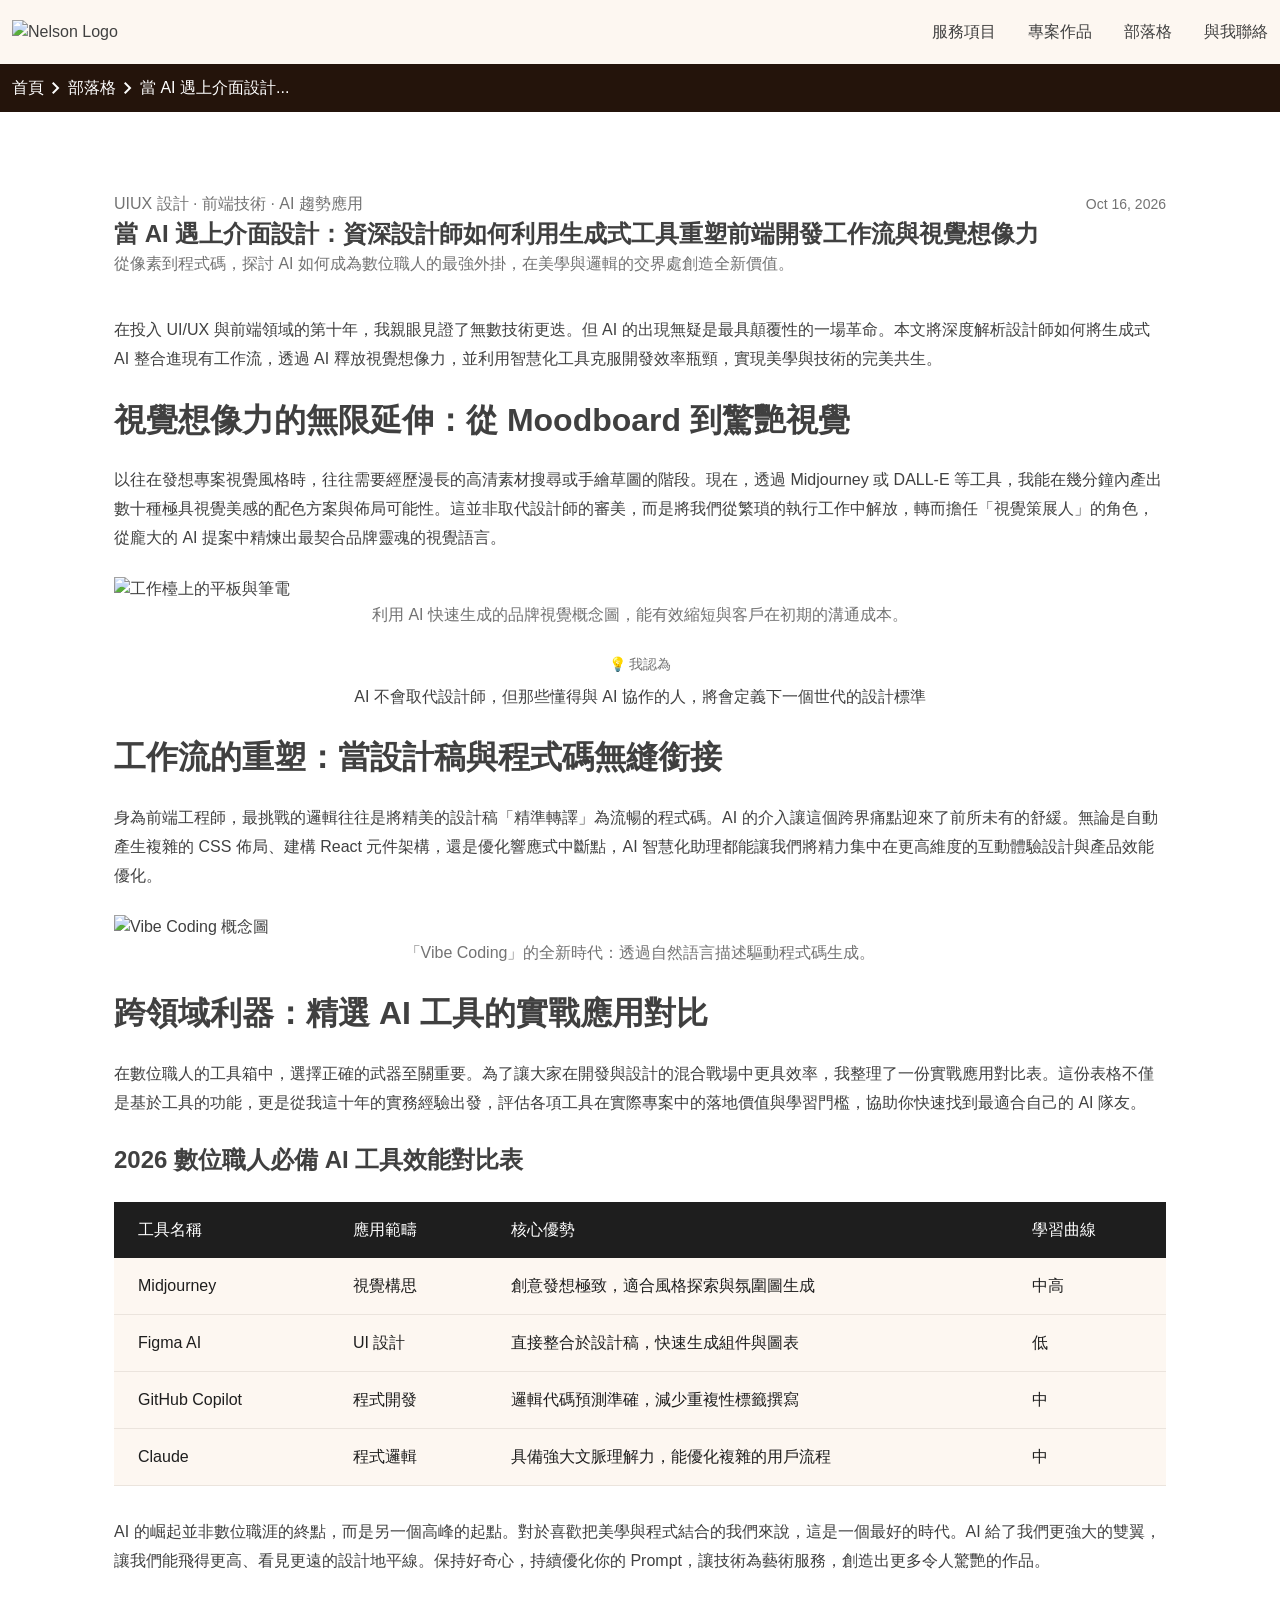
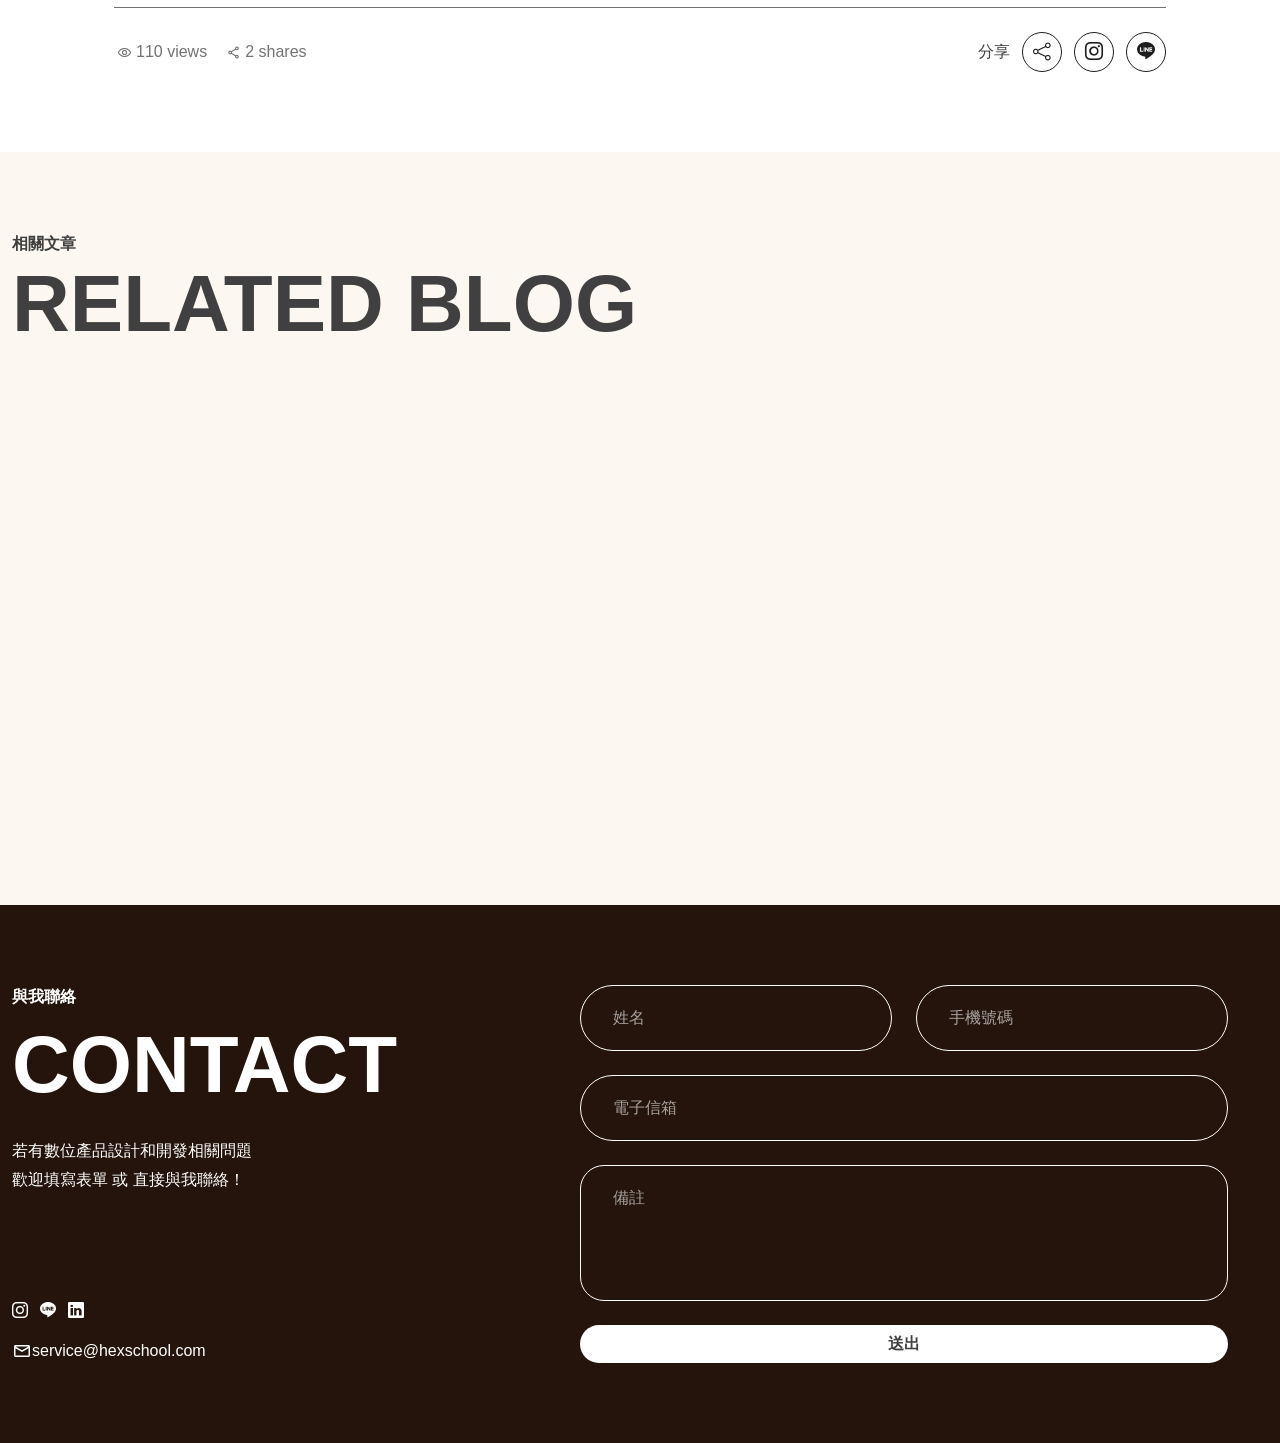
==== blog-article.html @ 625a8e0a "Add blog page and update navigation links - Created a new blog.html file with a complete blog layout" ====
<!DOCTYPE html>
<html lang="en">
<head>
    <meta charset="UTF-8">
    <meta name="viewport" content="width=device-width, initial-scale=1.0">
    <link rel="stylesheet" href="./style.css">
    <link rel="stylesheet" href="https://cdn.jsdelivr.net/npm/bootstrap-icons@1.13.1/font/bootstrap-icons.min.css">
    <link href="https://fonts.googleapis.com/css2?family=Material+Symbols+Outlined" rel="stylesheet" />
    <link href="https://unpkg.com/aos@2.3.1/dist/aos.css" rel="stylesheet">
    <title>部落格 - 文章</title> </head>
<body>
    
    <nav class="navbar bg-primary-50">
    <div class="container d-flex justify-between align-center">
        
        <a href="index.html" class="navbar__logo">
        <img src="https://raw.githubusercontent.com/hexschool/2022-web-layout-training/47001d42324ec6a2c7d00cc74ea79d70c57d578a/2026-web-camp/device-pc.svg" alt="Nelson Logo"> 
        </a>

        <button class="navbar__toggle" id="menu-toggle">
        <span class="material-symbols-outlined">dehaze</span>
        </button>

        <div class="navbar__collapse" id="navbar-collapse">
        <div class="navbar__overlay" id="menu-overlay"></div>
        
        <div class="navbar__menu-wrapper bg-primary-50">
            
            <div class="navbar__mobile-header d-flex justify-between align-center">
            <a href="index.html" class="navbar__logo">
                <img src="https://raw.githubusercontent.com/hexschool/2022-web-layout-training/47001d42324ec6a2c7d00cc74ea79d70c57d578a/2026-web-camp/device-mobile.svg" alt="Nelson Logo"> 
            </a>
            <button class="navbar__close" id="menu-close">
                <span class="material-symbols-outlined">close</span>
            </button>
            </div>

            <ul class="navbar__menu d-flex">
            <li><a href="#" class="navbar__link text-md text-neutral-700">服務項目</a></li>
            <li><a href="#" class="navbar__link text-md text-neutral-700">專案作品</a></li>
            <li><a href="blog.html" class="navbar__link text-md text-neutral-700">部落格</a></li>
            <li><a href="#" class="navbar__link text-md text-neutral-700">與我聯絡</a></li>
            </ul>

        </div>
        </div>

    </div>
    </nav>

    <main class="blog-page">

      <div class="breadcrumbs bg-primary-900 text-white">
        <div class="container d-flex align-center">
          
          <p class="breadcrumbs__text text-md text-neutral-100 d-flex align-center">
            
            <a href="index.html" class="breadcrumbs__link">首頁</a>
            
            <span class="material-symbols-outlined breadcrumbs__icon">keyboard_arrow_right</span>
            
            <a href="blog.html" class="breadcrumbs__link">部落格</a>
            
            <span class="material-symbols-outlined breadcrumbs__icon">keyboard_arrow_right</span>
            
            <span class="text-neutral-0">當 AI 遇上介面設計...</span>
            
          </p>
        </div>
      </div>

      <article class="article-content bg-neutral-0">
        <div class="container-article d-flex flex-column" style="gap: 24px;" data-aos="fade-up">
          
          <header class="article-header">
            <div class="article-meta d-flex justify-between align-center">
              <span class="text-md text-neutral-500 font-bold">UIUX 設計 · 前端技術 · AI 趨勢應用</span>
              <span class="text-sm text-neutral-500">Oct 16, 2026</span>
            </div>
            <h1 class="article-title text-neutral-700">當 AI 遇上介面設計：資深設計師如何利用生成式工具重塑前端開發工作流與視覺想像力</h1>
            <p class="article-lead text-lg text-neutral-500">從像素到程式碼，探討 AI 如何成為數位職人的最強外掛，在美學與邏輯的交界處創造全新價值。</p>
          </header>

          <div class="article-body text-neutral-700">
            <p>在投入 UI/UX 與前端領域的第十年，我親眼見證了無數技術更迭。但 AI 的出現無疑是最具顛覆性的一場革命。本文將深度解析設計師如何將生成式 AI 整合進現有工作流，透過 AI 釋放視覺想像力，並利用智慧化工具克服開發效率瓶頸，實現美學與技術的完美共生。</p>
            
            <h2 class="article-h2 text-neutral-700">視覺想像力的無限延伸：從 Moodboard 到驚艷視覺</h2>
            <p>以往在發想專案視覺風格時，往往需要經歷漫長的高清素材搜尋或手繪草圖的階段。現在，透過 Midjourney 或 DALL-E 等工具，我能在幾分鐘內產出數十種極具視覺美感的配色方案與佈局可能性。這並非取代設計師的審美，而是將我們從繁瑣的執行工作中解放，轉而擔任「視覺策展人」的角色，從龐大的 AI 提案中精煉出最契合品牌靈魂的視覺語言。</p>
            
            <div class="article-image-box">
              <img src="https://raw.githubusercontent.com/hexschool/2022-web-layout-training/main/2026-web-camp/blog_content_1.png" alt="工作檯上的平板與筆電">
              <p class="image-caption text-sm text-neutral-500 text-center">利用 AI 快速生成的品牌視覺概念圖，能有效縮短與客戶在初期的溝通成本。</p>
            </div>

            <blockquote class="article-blockquote d-flex flex-column align-center justify-center">
              <span class="text-sm text-neutral-500 mb-2">💡 我認為</span>
              <p class="text-md text-neutral-700 font-bold text-center">AI 不會取代設計師，但那些懂得與 AI 協作的人，將會定義下一個世代的設計標準</p>
            </blockquote>

            <h2 class="article-h2 text-neutral-700">工作流的重塑：當設計稿與程式碼無縫銜接</h2>
            <p>身為前端工程師，最挑戰的邏輯往往是將精美的設計稿「精準轉譯」為流暢的程式碼。AI 的介入讓這個跨界痛點迎來了前所未有的舒緩。無論是自動產生複雜的 CSS 佈局、建構 React 元件架構，還是優化響應式中斷點，AI 智慧化助理都能讓我們將精力集中在更高維度的互動體驗設計與產品效能優化。</p>

            <div class="article-image-box">
              <img src="https://github.com/hexschool/2022-web-layout-training/blob/main/2026-web-camp/blog_content_2.png?raw=true" alt="Vibe Coding 概念圖">
              <p class="image-caption text-sm text-neutral-500 text-center">「Vibe Coding」的全新時代：透過自然語言描述驅動程式碼生成。</p>
            </div>

            <h2 class="article-h2 text-neutral-700">跨領域利器：精選 AI 工具的實戰應用對比</h2>
            <p>在數位職人的工具箱中，選擇正確的武器至關重要。為了讓大家在開發與設計的混合戰場中更具效率，我整理了一份實戰應用對比表。這份表格不僅是基於工具的功能，更是從我這十年的實務經驗出發，評估各項工具在實際專案中的落地價值與學習門檻，協助你快速找到最適合自己的 AI 隊友。</p>

            <h3 class="article-h3 text-neutral-700">2026 數位職人必備 AI 工具效能對比表</h3>
            
            <div class="table-responsive">
              <table class="article-table">
                <thead>
                  <tr>
                    <th>工具名稱</th>
                    <th>應用範疇</th>
                    <th>核心優勢</th>
                    <th>學習曲線</th>
                  </tr>
                </thead>
                <tbody>
                  <tr>
                    <td>Midjourney</td>
                    <td>視覺構思</td>
                    <td>創意發想極致，適合風格探索與氛圍圖生成</td>
                    <td>中高</td>
                  </tr>
                  <tr>
                    <td>Figma AI</td>
                    <td>UI 設計</td>
                    <td>直接整合於設計稿，快速生成組件與圖表</td>
                    <td>低</td>
                  </tr>
                  <tr>
                    <td>GitHub Copilot</td>
                    <td>程式開發</td>
                    <td>邏輯代碼預測準確，減少重複性標籤撰寫</td>
                    <td>中</td>
                  </tr>
                  <tr>
                    <td>Claude</td>
                    <td>程式邏輯</td>
                    <td>具備強大文脈理解力，能優化複雜的用戶流程</td>
                    <td>中</td>
                  </tr>
                </tbody>
              </table>
            </div>

            <p>AI 的崛起並非數位職涯的終點，而是另一個高峰的起點。對於喜歡把美學與程式結合的我們來說，這是一個最好的時代。AI 給了我們更強大的雙翼，讓我們能飛得更高、看見更遠的設計地平線。保持好奇心，持續優化你的 Prompt，讓技術為藝術服務，創造出更多令人驚艷的作品。</p>
          </div>

          <footer class="article-footer d-flex justify-between align-center">
            
            <div class="meta-stats d-flex align-center" style="gap: 16px;">
              <div class="stat-item d-flex align-center text-neutral-500">
                <span class="material-symbols-outlined meta-icon">visibility</span>110 views
              </div>
              <div class="stat-item d-flex align-center text-neutral-500">
                <span class="material-symbols-outlined meta-icon">share</span>2 shares
              </div>
            </div>

            <div class="share-group d-flex align-center" style="gap: 12px;">
              <span class="text-md text-neutral-700">分享</span>
              <a href="#" class="share-btn"><i class="bi bi-share"></i></a>
              <a href="#" class="share-btn"><i class="bi bi-instagram"></i></a>
              <a href="#" class="share-btn"><i class="bi bi-line"></i></a>
            </div>

          </footer>

        </div>
      </article>

      <section class="related-blog">
        <div class="container">
          
          <div class="related-blog__header mb-6">
            <p class="title-xxxs">相關文章</p>
            <h2 class="title-xxxl">RELATED BLOG</h2>
          </div>

          <div class="blogs__list" data-aos="fade-up">
            
            <a href="#" class="blog-card" style="text-decoration: none;">
              <div class="blog-card__image">
                <img src="https://github.com/hexschool/2022-web-layout-training/blob/main/2026-web-camp/blog_2.png?raw=true" alt="文章縮圖">
              </div>
              <div class="blog-card__content">
                <p class="text-sm text-neutral-500 mb-2">UIUX 設計 · 設計規範 · 前端技術</p>
                <h3 class="title-sm text-neutral-700 mb-4">10年職人手記：如何運用 Figma 與 Storybook 打造美感與邏輯兼具的企業級設計系統</h3>
                <div class="blog-card__meta text-sm text-neutral-500 mt-auto">
                  <span>Oct 16, 2026</span>
                  <div class="meta-stats">
                    <div class="stat-item"><span class="material-symbols-outlined meta-icon">visibility</span>110 views</div>
                    <div class="stat-item"><span class="material-symbols-outlined meta-icon">share</span>2 shares</div>
                  </div>
                </div>
              </div>
            </a>

            <a href="#" class="blog-card" style="text-decoration: none;">
              <div class="blog-card__image">
                <img src="https://github.com/hexschool/2022-web-layout-training/blob/main/2026-web-camp/blog_3.png?raw=true" alt="文章縮圖">
              </div>
              <div class="blog-card__content">
                <p class="text-sm text-neutral-500 mb-2">品牌設計 · 平面設計 · UIUX 設計</p>
                <h3 class="title-sm text-neutral-700 mb-4">從平面識別到數位體驗：以「植感生活」為例，探討跨媒體品牌視覺在網頁上的精準轉譯</h3>
                <div class="blog-card__meta text-sm text-neutral-500 mt-auto">
                  <span>Oct 16, 2026</span>
                  <div class="meta-stats">
                    <div class="stat-item"><span class="material-symbols-outlined meta-icon">visibility</span>110 views</div>
                    <div class="stat-item"><span class="material-symbols-outlined meta-icon">share</span>2 shares</div>
                  </div>
                </div>
              </div>
            </a>

            <a href="#" class="blog-card" style="text-decoration: none;">
              <div class="blog-card__image">
                <img src="https://github.com/hexschool/2022-web-layout-training/blob/main/2026-web-camp/blog_4.png?raw=true" alt="文章縮圖">
              </div>
              <div class="blog-card__content">
                <p class="text-sm text-neutral-500 mb-2">前端技術 · 後端架構 · AI 趨勢應用</p>
                <h3 class="title-sm text-neutral-700 mb-4">揭開金融 App 的設計密碼：如何優化 Open Bank API 的複雜數據呈現與後端串接安全性</h3>
                <div class="blog-card__meta text-sm text-neutral-500 mt-auto">
                  <span>Oct 16, 2026</span>
                  <div class="meta-stats">
                    <div class="stat-item"><span class="material-symbols-outlined meta-icon">visibility</span>110 views</div>
                    <div class="stat-item"><span class="material-symbols-outlined meta-icon">share</span>2 shares</div>
                  </div>
                </div>
              </div>
            </a>

          </div>

        </div>
      </section>

    </main>


    <section class="contact bg-primary-900 text-white">
    <div class="container">
        <div class="contact__inner">
      <div class="contact__text">
        <div class="contact__header mb-6">
          <p class="title-xxxs mb-2">與我聯絡</p>
          <h2 class="title-xxxl">CONTACT</h2>
        </div>
        <p class="text-md mb-6" style="line-height: 1.8;">
          若有數位產品設計和開發相關問題<br>
          歡迎填寫表單 或 直接與我聯絡！
        </p>
      </div>
      <form class="contact__form">
        <div class="form-row d-flex">
          <input class="form-input text-md" type="text" placeholder="姓名" required />
          <input class="form-input text-md" type="tel" placeholder="手機號碼" required />
        </div>
        <input class="form-input text-md" type="email" placeholder="電子信箱" required />
        <textarea class="form-textarea text-md" placeholder="備註"></textarea>
        <button type="submit" class="btn bg-neutral-0 text-neutral-700 title-xxxs submit-btn">送出</button>
      </form>
      <div class="contact__social-group">
        <div class="contact__socials d-flex align-center mb-4" style="gap: 12px;">
          <a href="#" class="social-icon"><i class="bi bi-instagram"></i></a>
          <a href="#" class="social-icon"><i class="bi bi-line"></i></a>
          <a href="#" class="social-icon"><i class="bi bi-linkedin"></i></a>
        </div>
        <div class="contact__email text-md d-flex align-center gap-2">
          <span class="material-symbols-outlined" style="font-size: 20px;">mail</span> 
          service@hexschool.com
        </div>
      </div>
    </div>
    </div>
    </section>

    <script src="https://unpkg.com/aos@2.3.1/dist/aos.js"></script>
    
    <script>
    AOS.init({
        duration: 1500, // 動畫長度 1.5 秒
        once: true      
    });
    </script>

    <script src="all.js"></script>

</body>
</html>
---- style.css ----
/* =========================================
   Base Reset (基礎重置)
   ========================================= */
*, *::before, *::after {
  box-sizing: border-box;
  margin: 0;
  padding: 0;
}

body {
  font-family: var(--font-family-base);
  /* 預設為淺色底、深色字 */
  background-color: var(--color-primary-50); 
  color: var(--color-neutral-700);
  line-height: 1.5;
  -webkit-font-smoothing: antialiased;
}

/* 移除列表與連結的預設樣式 (這對導覽列很重要) */
ul, ol { list-style: none; }
a { text-decoration: none; color: inherit; }

/* =========================================
   OOCSS: 共用外觀 (Skins) - 顏色與排版
   ========================================= */
/* =========================================
   1. Design System Tokens (全域色彩變數)
   ========================================= */
:root {
  /* Primary (主色系) */
  --color-primary-50: #FDF7F1;
  --color-primary-100: #FDE6CF;
  --color-primary-500: #F5B87B;
  --color-primary-900: #24140B;

  /* Neutral (中性色/灰階) */
  --color-neutral-0: #FFFFFF;
  --color-neutral-500: #737373;
  --color-neutral-700: #404040;
  --color-neutral-900: #1E1E1E;

  /* Dark (透明度遮罩) */
  --color-dark-40a: rgba(0, 0, 0, 0.4);
  --color-dark-60a: rgba(0, 0, 0, 0.6);

  --font-family-base: "Noto Sans", sans-serif;
}

/* =========================================
   2. OOCSS: Background Colors (背景色積木)
   ========================================= */
.bg-primary-50  { background-color: var(--color-primary-50); }
.bg-primary-100 { background-color: var(--color-primary-100); }
.bg-primary-500 { background-color: var(--color-primary-500); }
.bg-primary-900 { background-color: var(--color-primary-900); }

.bg-neutral-0   { background-color: var(--color-neutral-0); }
.bg-neutral-500 { background-color: var(--color-neutral-500); }
.bg-neutral-700 { background-color: var(--color-neutral-700); }
.bg-neutral-900 { background-color: var(--color-neutral-900); }

.bg-dark-40a    { background-color: var(--color-dark-40a); }
.bg-dark-60a    { background-color: var(--color-dark-60a); }
.bg-transparent { background-color: transparent; }

/* =========================================
   3. OOCSS: Text Colors (文字顏色積木)
   ========================================= */
/* 這裡我挑選了最常用於文字的顏色來建立 Class，避免產生過多用不到的程式碼 */
.text-primary-500 { color: var(--color-primary-500); }
.text-primary-900 { color: var(--color-primary-900); }

.text-white       { color: var(--color-neutral-0); } /* 習慣上把 neutral-0 叫 white，語意更直覺 */
.text-neutral-500 { color: var(--color-neutral-500); } /* 適合用於次要資訊、日期 */
.text-neutral-700 { color: var(--color-neutral-700); } /* 適合用於主要標題與內文 */
.text-neutral-900 { color: var(--color-neutral-900); }

/* =========================================
   OOCSS: Typography (字體積木) 
   Family: 預設皆為 Noto Sans (於 body 設定)
   ========================================= */

/* --- Display (特大展示字體) | Weight: 700, Line-height: 1.2 --- */
.display-1 { font-size: 300px; font-weight: 700; line-height: 1.2; }
.display-2 { font-size: 160px; font-weight: 700; line-height: 1.2; }

/* --- Heading (標題系統) | Weight: 700 --- */
.title-xxxl  { font-size: 80px; font-weight: 700; line-height: 1.2; }
.title-xxl   { font-size: 48px; font-weight: 700; line-height: 1.2; }
.title-xl    { font-size: 40px; font-weight: 700; line-height: 1.2; }
/* 從 Large 開始，行高變成 1.5 (150%) */
.title-lg    { font-size: 32px; font-weight: 700; line-height: 1.5; }
.title-md    { font-size: 28px; font-weight: 700; line-height: 1.5; }
.title-sm    { font-size: 24px; font-weight: 700; line-height: 1.5; }
.title-xs    { font-size: 20px; font-weight: 700; line-height: 1.5; }
.title-xxs   { font-size: 18px; font-weight: 700; line-height: 1.5; }
.title-xxxs  { font-size: 16px; font-weight: 700; line-height: 1.5; }
.title-xxxxs { font-size: 14px; font-weight: 700; line-height: 1.5; }

/* --- Label / Paragraph (標籤與內文) | Weight: 500, Line-height: 1.5 --- */
/* Noto Sans 的 500 通常對應 CSS 的 medium，若載入的字體只有 400/700，可改為 400 或 normal */
.text-md { font-size: 16px; font-weight: 500; line-height: 1.5; }
.text-sm { font-size: 14px; font-weight: 500; line-height: 1.5; }
.text-xs { font-size: 13px; font-weight: 500; line-height: 1.5; }

/* 預設為桌機版樣式 */
/* =========================================
   OOCSS: Layout Tools (排版積木)
   ========================================= */
/* 文字對齊 */
.text-center { text-align: center; }

/* Flexbox 快捷設定 (保持單一職責) */
.d-flex         { display: flex; }
.flex-column    { flex-direction: column; }
.align-center   { align-items: center; }
.justify-between{ justify-content: space-between; }
.justify-center { justify-content: center; }

/* 常用的通用間距 */
.mb-2 { margin-bottom: 8px; }
.mb-4 { margin-bottom: 16px; }
.mb-6 { margin-bottom: 24px; }

/* =========================================
   OOCSS: 結構物件 (Objects) - 骨架
   ========================================= */
/* 按鈕基礎骨架 (無顏色) */
.btn {
  display: inline-flex;
  align-items: center;
  justify-content: center;
  padding: 12px 32px; /* 預設間距 */
  border-radius: 40px; /* 圓角結構 */
  border: 1px solid transparent; /* 預留給外框按鈕 */
  cursor: pointer;
  transition: all 0.3s ease; /* 互動過場 */
}

/* 按鈕外觀擴充 (實心/外框) */
.btn-outline {
  border-color: currentColor; /* 外框顏色跟隨文字顏色 */
}

/* =========================================
   Layout Container (全域容器)
   ========================================= */
.container {
  max-width: 1320px; 
  padding: 0 12px;
  margin: 0 auto;
}

/*  開始  */
/* =========================================
   Components: Nav Bar (Desktop 預設)
   ========================================= */
.navbar {
  padding: 20px 0; 
  /* 確保 navbar 在最上層，避免被下方區塊蓋住 */
  position: relative; 
  z-index: 100;
}

.navbar__menu {
  gap: 32px; 
}

.navbar__link {
  transition: opacity 0.3s ease; 
}

.navbar__link:hover {
  opacity: 0.7; 
}

/* 在桌機版時，隱藏所有手機專用的按鈕與結構 */
.navbar__toggle,
.navbar__mobile-header,
.navbar__overlay {
  display: none;
}

/* =========================================
   📱 RWD: Nav Bar 手機尺寸 (小於 768px)
   ========================================= */
@media (max-width: 767.98px) {
  
  /* 1. 顯示漢堡按鈕 */
  .navbar__toggle {
    display: block;
    background: transparent;
    border: none;
    color: var(--color-neutral-700);
    cursor: pointer;
  }

  .navbar__toggle span {
    font-size: 28px; /* 讓漢堡圖示稍微大一點，方便點擊 */
    display: flex;
  }

  /* 2. 把整個導覽列抽離畫面，變成全螢幕彈出層 (預設隱藏) */
  .navbar__collapse {
    position: fixed;
    top: 0;
    left: 0;
    width: 100%;
    height: 100vh; /* 佔滿整個螢幕高度 */
    z-index: 999;
    
    /* 🎯 預設隱藏，等待 JS 加上 .is-open class 時才顯示 */
    opacity: 0;
    visibility: hidden;
    transition: all 0.3s ease;
  }

  /* 🎯 當 JS 啟動這個 class 時，選單就會滑順地浮現 */
  .navbar__collapse.is-open {
    opacity: 1;
    visibility: visible;
  }

  /* 3. 60% 黑色遮罩 */
  .navbar__overlay {
    display: block;
    position: absolute;
    top: 0;
    left: 0;
    width: 100%;
    height: 100%;
    /* 套用你設計系統裡早就準備好的 60% 遮罩變數！ */
    background-color: var(--color-dark-60a); 
    z-index: 1;
  }

  /* 4. 白色/淺米色 選單內容區塊 */
  .navbar__menu-wrapper {
    position: relative;
    z-index: 2; /* 確保浮在黑色遮罩之上 */
    padding: 20px 12px 60px; /* 內部留白 */
    /* 展開時，稍微加上陰影增加立體感 */
    box-shadow: 0 4px 20px rgba(0,0,0,0.1); 
  }

  /* 5. 手機版展開時的頭部 (包含 X 按鈕) */
  .navbar__mobile-header {
    display: flex;
    padding-bottom: 40px; /* 與下方選單拉開距離 */
  }

  .navbar__close {
    background: transparent;
    border: none;
    color: var(--color-neutral-700);
    cursor: pointer;
  }

  .navbar__close span {
    font-size: 28px;
    display: flex;
  }

  /* 6. 將原本橫排的選單，改為直排且置中 */
  .navbar__menu {
    flex-direction: column;
    align-items: center;
    gap: 32px; /* 垂直文字的間距 */
  }
}

/* =========================================
   Components: Hero Section (Desktop)
   ========================================= */
.hero {
  padding-top: 80px; 
  padding-bottom: 0; /* 🎯 關鍵 1：強烈移除底部留白，讓內部元素可以直接踩到底線！ */
  overflow: hidden; 
}

/* 🎯 父容器設定相對定位，作為裝飾圖的基準點 */
.hero__content,
.hero__image {
  position: relative; 
  z-index: 1; 
}

.hero .container {
  gap: 24px; 
  align-items: center; /* 讓左邊文字相對於整張照片垂直置中 */
}

.hero__content {
  flex: 1; 
}

.hero__desc {
  margin-top: 24px;
  margin-bottom: 60px; 
}

.hero__actions {
  gap: 24px; 
}

/* 照片區塊大小限制 */
.hero__image {
  /* 🎯 關鍵 2：恢復你原本精準量測的 746px 寬度！ */
  flex: 0 0 746px; 
  max-width: 55%;
}

.hero__image .person-img {
  width: 100%;
  height: 100%;
  object-fit: cover;
  display: block;
}

/* ... (中間的 .decora 裝飾圖設定請完全保留上一版的樣子) ... */

/* =========================================
   📱 RWD: Hero 手機尺寸 (小於 768px)
   ========================================= */
@media (max-width: 767.98px) {
  
  .hero {
    /* 🎯 關鍵 3：手機版因為變成「上圖下文」，文字被擠到最下面，必須把底部的呼吸空間補回來，才不會跟下一個區塊黏在一起 */
    padding-bottom: 80px; 
  }

  .hero .container {
    flex-direction: column-reverse; 
    gap: 40px;
  }

  /* 釋放寬度，讓圖片跟文字都佔滿螢幕 */
  .hero__image,
  .hero__content {
    width: 100%;
    max-width: 100%;
    flex: none;
  }

  /* 微調手機版按鈕間距 */
  .hero__actions {
    gap: 12px;
  }
  
  .hero__actions .btn {
    padding: 12px 24px; 
  }

  /* 隱藏/微調手機版裝飾圖 */
  .decora-3 {
    left: 30%;
  }
  .decora-4 {
    top: 5%;
    right: 0;
  }
  .decora-5 {
    bottom: 30%;
    right: 0;
  }
}

/* =========================================
   🪄 Hero 裝飾圖 (Decorations)
   ========================================= */
.decora {
  position: absolute;
  z-index: -1; /* 預設放在文字和圖片的後方 */
}

/* 依附在照片上的色塊 */
.decora-1 {
  top: -8%; 
  left: -8%;
  z-index: 2; /* 這塊特例，要壓在照片上方 */
}
.decora-2 {
  bottom: 10%; 
  right: -10%;
  z-index: 2;
}

/* 依附在文字區的線條與太陽 */
.decora-3 {
  top: -15%; 
  left: -15%;

}
.decora-4 {
  top: -10%; 
  right: 25%;
}
.decora-5 {
  bottom: -25%; 
  right: -5%;
}

/* =========================================
   📱 RWD: Hero 手機尺寸 (小於 768px)
   ========================================= */
@media (max-width: 767.98px) {
  
  /* .hero { */
    /* 🎯 關鍵 3：手機版因為變成「上圖下文」，文字被擠到最下面，必須把底部的呼吸空間補回來，才不會跟下一個區塊黏在一起 */
    /* padding-bottom: 80px; 
  } */

  .hero .container {
    flex-direction: column-reverse; 
    gap: 40px;
  }

  /* 釋放寬度，讓圖片跟文字都佔滿螢幕 */
  .hero__image,
  .hero__content {
    width: 100%;
    max-width: 100%;
    flex: none;
  }

  /* 微調手機版按鈕間距 */
  .hero__actions {
    gap: 12px;
  }
  
  .hero__actions .btn {
    padding: 12px 24px; 
  }

  /* 隱藏/微調手機版裝飾圖 */
.decora-1 {
  top: 10%; 
  left: -8%;
  width: 80px;
  z-index: 2; /* 這塊特例，要壓在照片上方 */
}
.decora-2 {
      width: 80px;
  bottom: 10%; 
  right: -10%;
  z-index: 2;
}

  .decora-3 {
    top: 0; 
    left: 0;
    bottom: 10%;
    right: -5%;
  }
  .decora-4 {
    top: 5%;
    right: -5%;
  }
  .decora-5 {
    bottom: -15%;
    right: 75%;
  }
}

/* =========================================
   Components: Services Section
   ========================================= */
.services {
  padding: 80px 0; /* 區塊上下留白 */
}

.services__header h2 {
  margin-top: 8px; /* 微調小標題跟大標題的間距 */
}

/* 🎯 這裡就是 CSS Grid！只要這 3 行，版面自動切成 4 等份 */
.services__list {
  display: grid; 
  /* 
     翻譯蒟蒻：
     repeat(4, ...) 意思是「重複 4 次」
     1fr (Fraction) 意思是「1 等份的剩餘空間」
     整句的意思就是：幫我畫 4 個欄位 (Columns)，每一個都佔 1 等份 (等寬)！
  */
  grid-template-columns: repeat(4, 3fr); 
  
  /* 這就等於 Figma 裡的 Gutter */
  gap: 24px; 
}

/* =========================================
   Components: Service Card
   ========================================= */
.service-card {
  /* 根據你的截圖，更新為 24px */
  padding: 24px; 
  /* 保底高度，讓它未滿 174px 時也能撐開，超過時自動長高 */
  min-height: 174px; 
  display: flex;
  flex-direction: column; 
}

.card-icon {
  font-size: 21px;
  width: 21px;
  height: 21px;
  flex-shrink: 0; 
}

/* 下半部群組 */
.service-card__bottom {
  /* 這裡維持不變，讓內文與按鈕同行並推到底部 */
  margin-top: 12px; 
  gap: 12px; 
  align-items: flex-end; 
  margin-top: auto; 
  padding-top: 12px; 
}

/* 🎯 根據數據：右下 button 更新為 48px * 48px */
.btn-circle {
  display: inline-flex;
  justify-content: center;
  align-items: center;
  width: 48px;  /* 更新尺寸 */
  height: 48px; /* 更新尺寸 */
  border-radius: 50%; 
  text-decoration: none;
  transition: opacity 0.3s ease;
  flex-shrink: 0; /* 絕對防禦：防止按鈕被長文字擠壓變形 */
}

.btn-circle:hover {
  opacity: 0.8;
}

/* =========================================
   📱 RWD: Services 手機尺寸 (小於 768px)
   ========================================= */
@media (max-width: 767.98px) {
  
  .services {
    padding: 60px 0; /* 手機版可以稍微縮小區塊上下留白 */
  }

  .services__list {
    /* 1. 從 Grid 改為水平 Flex 排列，並且絕對不准換行！ */
    display: flex;
    flex-wrap: nowrap;
    
    /* 2. 開啟水平滾動 */
    overflow-x: auto;
    
    /* 3. 🎯 資深前端切版秘訣：突破 Container 限制
       因為外層 container 有左右 padding，會導致滾動被截斷在畫面內。
       我們利用「負 margin 抵消 + 補回 padding」的技巧，讓卡片可以滑到螢幕最邊緣！*/
    margin-left: -12px;
    margin-right: -12px;
    padding-left: 12px;
    padding-right: 12px;
    
    /* 4. 開啟平滑的滾動吸附功能 (讓卡片滑動時有「卡扣」的感覺) */
    scroll-snap-type: x mandatory;
    
    /* 5. 隱藏醜醜的系統滾動條 (保持介面極簡風格) */
    -ms-overflow-style: none;  /* IE 和 Edge */
    scrollbar-width: none;     /* Firefox */
  }

  /* 隱藏 Chrome, Safari, Opera 的系統滾動條 */
  .services__list::-webkit-scrollbar {
    display: none;
  }

  /* 🎯 鎖死卡片寬度，讓右側露出半張卡片暗示可以滑動 */
  .service-card {
    /* 寬度設為 280px (或視你的設計稿微調)，不允許被擠壓 (flex-shrink: 0) */
    flex: 0 0 280px; 
    
    /* 設定滑動停止時的對齊點：對齊卡片的開頭 */
    scroll-snap-align: start; 
  }
}

/* =========================================
   📱 RWD: Services 手機尺寸 (小於 768px)
   ========================================= */
@media (max-width: 767.98px) {
  
  .services {
    padding: 60px 0; /* 手機版可以稍微縮小區塊上下留白 */
  }

  .services__list {
    /* 1. 從 Grid 改為水平 Flex 排列，並且絕對不准換行！ */
    display: flex;
    flex-wrap: nowrap;
    
    /* 2. 開啟水平滾動 */
    overflow-x: auto;
    
    /* 3. 🎯 資深前端切版秘訣：突破 Container 限制
       因為外層 container 有左右 padding，會導致滾動被截斷在畫面內。
       我們利用「負 margin 抵消 + 補回 padding」的技巧，讓卡片可以滑到螢幕最邊緣！*/
    margin-left: -12px;
    margin-right: -12px;
    padding-left: 12px;
    padding-right: 12px;
    
    /* 4. 開啟平滑的滾動吸附功能 (讓卡片滑動時有「卡扣」的感覺) */
    scroll-snap-type: x mandatory;
    
    /* 5. 隱藏醜醜的系統滾動條 (保持介面極簡風格) */
    -ms-overflow-style: none;  /* IE 和 Edge */
    scrollbar-width: none;     /* Firefox */
  }

  /* 隱藏 Chrome, Safari, Opera 的系統滾動條 */
  .services__list::-webkit-scrollbar {
    display: none;
  }

  /* 🎯 鎖死卡片寬度，讓右側露出半張卡片暗示可以滑動 */
  .service-card {
    /* 寬度設為 280px (或視你的設計稿微調)，不允許被擠壓 (flex-shrink: 0) */
    flex: 0 0 280px; 
    
    /* 設定滑動停止時的對齊點：對齊卡片的開頭 */
    scroll-snap-align: start; 
  }
}


/* =========================================
   Components: Projects Section
   ========================================= */
.projects {
  padding: 80px 0; /* 區塊上下 80px 留白 */
}

/* 列表內部的卡片間距 (若設計稿有空隙可微調，先抓 48px) */
.projects__list {
  gap: 48px; 
}

/* 🎯 Grid 疊加魔法 */
.project-card {
  display: grid;
  grid-template-columns: repeat(12, 1fr);
  align-items: center; /* 讓白色卡片垂直置中 */
}

.project-card__image {
  /* 圖片佔據全部 12 欄，並強制高度為你的精準數據 397px */
  grid-column: 1 / 13; 
  grid-row: 1; 
  height: 397px; 
}

.project-card__image img {
  width: 100%;
  height: 100%;
  object-fit: cover;
  display: block;
}

.project-card__content {
  /* 讓卡片從第 2 欄開始，創造微內縮的精緻感 */
  grid-column: 2 / span 5; 
  grid-row: 1; /* 大家都待在第 1 列，自然重疊！ */
  z-index: 2; 
  
  /* 🎯 套用你抓出的所有精準數據 */
  width: 386px; 
  height: 341px; 
  padding: 40px; 
  
  /* 🎯 魔法排版：所有元素間距 12px */
  display: flex;
  flex-direction: column;
  justify-content: center; /* 垂直置中內部文字 */
  gap: 12px; 
}

/* 針對卡片內的按鈕，防止它被 flex-direction: column 拉長 */
.project-card__content .btn {
  /* 讓按鈕維持自身內容大小，並靠左對齊 */
  align-self: flex-start; 
}

/* =========================================
   📱 RWD: Projects 專案作品 (平板與手機尺寸)
   ========================================= */
@media (max-width: 991.98px) {
  
  .projects {
    /* 🎯 根據截圖上下的紅底標示，修改為 40px */
    padding: 40px 0; 
  }

  .projects__list {
    /* 🎯 根據截圖右側面板數據，卡片間距縮小為 24px */
    gap: 24px; 
  }

/* 1. 破除桌機版的 Grid，並加上 relative 作為絕對定位的基準點！ */
  .project-card {
    display: block; /* 不需要 Flex 了，因為我們要用絕對定位 */
    position: relative; 
  }

  /* 2. 圖片區塊維持完美的直向海報比例 */
  .project-card__image {
    width: 100%;
    height: auto;
    aspect-ratio: 351 / 580; 
  }

  .project-card__image img {
    width: 100%;
    height: 100%;
    object-fit: cover;
    display: block;
  }

  /* 3. 🎯 核心進化：白色內容卡片完全收入背景圖內！ */
  .project-card__content {
    /* 解除桌機版寫死的寬高 */
    width: auto;
    height: auto;
    
    /* 🎯 放棄 margin，改用絕對定位！
       這會讓白色卡片浮起來，並且精準釘在距離左右下各 16px 的位置 */
    position: absolute;
    bottom: 16px;
    left: 16px;
    right: 16px;
    margin: 0; /* 徹底清除上一版的負邊距 */
    
    padding: 24px; 
    text-align: center;
    align-items: center; /* 讓內部的按鈕乖乖置中 */
  }

  /* 4. 覆寫按鈕的對齊方式 */
  .project-card__content .btn {
    align-self: center; 
  }
}

/* =========================================
   Components: Blogs Section
   ========================================= */
.blogs {
  padding: 80px 0;
}

.blogs__list {
  display: grid;
  grid-template-columns: repeat(3, 1fr); /* 切成 3 等份，每份剛好 416px */
  gap: 24px;
}

.blogs__header {
  display: flex;
  justify-content: space-between;
  /* 🎯 關鍵修正：告訴 Flexbox 貼齊底部，絕對不要拉伸按鈕！ */
  align-items: center; 

  /* 牢記你的規則：標題與下方內容相距 40px */
  margin-bottom: 40px; 
}

/* =========================================
   Components: Blog Card
   ========================================= */
.blog-card {
  display: flex;
  flex-direction: column;
  /* 🎯 移除背景、移除圓角、移除 padding */
  /* 🎯 牢記你的規則：卡片內圖片與文字區塊距離 12px */
  gap: 12px; 
}

.blog-card__image {
  /* 🎯 精準高度設定：240px */
  height: 240px; 
  width: 100%;
}

.blog-card__image img {
  width: 100%;
  height: 100%;
  object-fit: cover;
  display: block;
}

.blog-card__content {
  display: flex;
  flex-direction: column;
  flex: 1; /* 讓內容區塊撐滿剩餘高度 */
  
  /* 🎯 牢記你的規則：卡片內文字段落之間全部相距 12px！ */
  gap: 12px; 
}

/* --- 卡片底部 Meta 資訊區塊 --- */
.blog-card__meta {
  margin-top: auto; 
  display: flex;
  justify-content: space-between;
  align-items: center; /* 讓左右兩邊中心對齊 */
  
  /* 🎯 關鍵防禦：強制拔除 1.5 的行高，消除幽靈空間 */
  line-height: 1; 
}

.meta-stats {
  display: flex;
  align-items: center; /* 確保內部群組也絕對置中 */
  gap: 12px; 
}

.stat-item {
  display: flex;
  align-items: center; /* 讓 Icon 跟文字的中心點精準對齊 */
  gap: 2px; 
}

/* 🎯 利用父層組合，權重變成 10 + 10 = 20！輕鬆擊敗 Google 的 10 */
.stat-item .meta-icon {
  font-size: 15px; 
  width: 20px;
  height: 20px;
  
  display: flex; 
  justify-content: center;
  align-items: center;
  line-height: 1; 
}

/* =========================================
   📱 RWD: Blogs 部落格 (手機尺寸小於 768px)
   ========================================= */
@media (max-width: 767.98px) {
  
  .blogs {
    padding: 60px 0; /* 手機版縮小區塊上下留白 */
  }

  .blogs__header {
    margin-bottom: 24px; /* 拉近標題與卡片的距離 */
  }

  .blogs__list {
    /* 1. 破除 Grid，啟動水平排版 */
    display: flex;
    flex-wrap: nowrap;
    
    /* 2. 開啟水平滾動 */
    overflow-x: auto;
    
    /* 3. 突破 Container 限制，讓卡片可以滑到螢幕邊緣 */
    margin-left: -12px;
    margin-right: -12px;
    padding-left: 12px;
    padding-right: 12px;
    
    /* 4. 開啟平滑的滾動吸附功能 */
    scroll-snap-type: x mandatory;
    
    /* 5. 隱藏系統滾動條 */
    -ms-overflow-style: none;
    scrollbar-width: none;
  }

  .blogs__list::-webkit-scrollbar {
    display: none;
  }

  .blog-card {
    /* 🎯 根據你的精準數據：鎖定卡片寬度為 260px */
    flex: 0 0 260px; 
    scroll-snap-align: start; 
  }

  .blog-card__image {
    /* 卡片變窄了，圖片高度也跟著微調，視覺比例才會協調 */
    height: 180px; 
  }
}


/* =========================================
   Components: Subscription Section
   ========================================= */
.subscription {
  padding: 80px 0; 
  /* 🎯 魔法疊加術：
    在原本的 url() 前面，加上一個從頭到尾都是 60% 黑色的 linear-gradient。
    CSS 支援多重背景，寫在越前面的會疊在越上層！
  */
  background-image: linear-gradient(var(--color-dark-60a), var(--color-dark-60a)), 
                    url('https://github.com/hexschool/2022-web-layout-training/blob/main/2026-web-camp/subscription_bg.png?raw=true');
  background-size: cover; 
  background-position: center;
  background-repeat: no-repeat;
}

/* 🎯 圖片區域：給予彈性 */
.subscription__image {
  width: 526px;
  max-width: 100%; /* 螢幕不夠大時，最多只能佔滿 100% */
}

.subscription__image img {
  width: 100%;
  height: 100%;
  object-fit: cover;
  display: block;
}

/* 🎯 內容區域：給予彈性 */
.subscription__content {
  width: 666px;
  max-width: 100%; /* 防禦性設定 */
  display: flex;
  flex-direction: column;
}

/* 表單區塊與輸入框維持你先前的設定即可... */
.subscription__form {
  margin-top: 24px;
  height: 64px; 
  border: 1px solid #FFFFFF; 
  border-radius: 40px; 
  padding: 6px 6px 6px 24px; 
}

.subscription__input {
  flex: 1; 
  background-color: transparent; 
  border: none; 
  color: #FFFFFF;
  outline: none;
}

.subscription__input::placeholder {
  color: rgba(255, 255, 255, 0.6); 
}

.subscription__form .btn {
  height: 100%;
  padding: 0 40px; 
  white-space: nowrap; 
}

/* =========================================
   📱 RWD: Subscription 平板尺寸以下 (992px)
   ========================================= */
@media (max-width: 991.98px) {
  /* 將原本左右並排的結構，強制改為上下堆疊 */
  .subscription .container.d-flex {
    flex-direction: column;
    gap: 40px; /* 上下區塊的間距 */
  }

  .subscription__image,
  .subscription__content {
    width: 100%; /* 讓圖片跟內容在小螢幕時都能完整延展 */
  }
}

@media (max-width: 767.98px) {
  /* 手機版可以考慮把字體稍微縮小，表單高度微調等 */
  .subscription__form {
    height: 56px; 
    padding: 4px 4px 4px 16px;
  }
}

/* =========================================
   Contact 佈局：Grid 拼圖魔法 (外層排版)
   ========================================= */
.contact__inner {

    display: grid;
  /* 左邊自動延展，右邊保留你精準設定的 58% */
    grid-template-columns: 1fr 58%;
  
  /* 桌機版拼圖：左上文字、左下社群、右側整個是表單 */
    grid-template-areas:
    "text form"
    "social form";
    padding: 80px 0;
}

/* 幫積木貼上對應的名字 */
.contact__text { 
  grid-area: text; 
  
}

.contact__social-group { 
  grid-area: social; 
  align-self: end; /* 讓社群貼齊下方 */
}


/* =========================================
   Contact Form (聯絡表單內部樣式 - 完全保留你的傑作)
   ========================================= */
.contact__form {
  grid-area: form; /* 告訴這塊積木它叫 form */
  /* (移除了原本的 width: 58%，因為交給 Grid 管理了) */
  padding: 0 40px; 
  display: flex;
  flex-direction: column;
  gap: 24px; 

}

.form-row {
  display: flex;
  gap: 24px; 

}

.form-input, 
.form-textarea {
  font-family: inherit; 
  width: 100%;
  color: #FFFFFF;
  background: transparent;
  border: 1px solid #FFFFFF;
  border-radius: 40px;
  outline: none;
  padding: 20px 32px; 
  transition: box-shadow 0.3s ease;
}

.form-input:focus,
.form-textarea:focus {
  box-shadow: 0 0 0 3px rgba(255, 255, 255, 0.2); 
}

.form-textarea {
  height: 136px; 
  border-radius: 24px; 
  resize: none; 
}

.form-input::placeholder,
.form-textarea::placeholder {
  color: rgba(255, 255, 255, 0.6); 
}

.contact__form .submit-btn {
  width: 100%;
  padding: 6px 0; /* 你之前設定的 padding */
}

/* =========================================
   📱 RWD: Contact 響應式設計
   ========================================= */

/* 平板尺寸 (Tablet) - 小於 992px */
@media (max-width: 991.98px) {
  .contact__inner {
    /* 變成只有一個直欄 */
    grid-template-columns: 1fr;
    
    /* 🎯 魔法發生：在這裡把順序改成「文字 -> 表單 -> 社群」 */
    grid-template-areas:
      "text"
      "form"
      "social";
      
    gap: 60px; /* 拉開上下區塊的間距 */
  }

  .contact__form {
    padding: 0; /* 移除原本左右 40px 的內距，讓表單切齊邊緣 */
  }
}

/* 手機尺寸 (Mobile) - 小於 768px */
@media (max-width: 767.98px) {
  .form-row {
    flex-direction: column;
  }
  
  .form-input, 
  .form-textarea {
    padding: 16px 24px;
  }
  
}

/* =========================================
   📱 RWD: 全域字體縮放 (Typography Responsive)
   ========================================= */
@media (max-width: 767.98px) {
  
  /* 全站的大標題 h2 (SERVICES, PROJECTS 等) 從 80px 縮小為 40px */
  .title-xxxl {
    font-size: 40px;
  }

  /* 全站標題上方的小字 p 從 16px 縮小為 14px */
  .title-xxxs {
    font-size: 14px;
  }
  
  /* 如果 Hero 區塊的 Hello I'm Nelson 在手機上覺得太大，也可以在這裡順手縮小 */
  /* .title-xxl { font-size: 40px; } */ /* 視情況可以打開這行 */
}



/* =========================================
   Blog Page (部落格專屬樣式)
   ========================================= */

/* --- 1. Page Banner (頂部橫幅) --- */
.page-banner {
  /* 疊加 40% 黑色遮罩 */
  background-image: linear-gradient(var(--color-dark-40a), var(--color-dark-40a)), 
                    url('https://github.com/hexschool/2022-web-layout-training/blob/main/2026-web-camp/blog_banner.png?raw=true');
  background-size: cover;
  background-position: center;
  background-repeat: no-repeat;
  height: 320px;
  position: relative;
  overflow: hidden; 
}

.page-banner .container {
  height: 100%;
  position: relative;
  z-index: 1; 
}

.page-banner__title {
  margin-bottom: 8px; 
}

/* 巨型背景字：精準沉底 -100px */
.page-banner__bg-text {
  position: absolute;
  color: var(--color-primary-50); 
  opacity: 0.2;
  z-index: -1; 
  bottom: -100px; 
  left: 50%;
  transform: translateX(-50%);
  pointer-events: none; 
  user-select: none;
  line-height: 1;
}

/* --- 2. Blog Content Layout (主要內容佈局) --- */
.blog-content {
  padding: 80px 0; 
}

.blog-layout {
  gap: 24px; 
}

.blog-sidebar {
  flex: 0 0 196px; 
}

/* 左側選單樣式 */
.category-menu {
  display: flex;
  flex-direction: column;
}

.category-link {
  display: flex;
  align-items: center;
  justify-content: center; 
  width: 180px;
  height: 51px;
  font-size: 18px;
  font-weight: 700;
  color: var(--color-neutral-700);
  background-color: transparent;
  transition: all 0.3s ease;
}

.category-link:hover {
  background-color: var(--color-primary-100); 
}

.category-link.active {
  background-color: var(--color-primary-900);
  color: var(--color-neutral-0);
}

.blog-articles {
  flex: 1; 
  min-width: 0; 
}

/* =========================================
   3. Article Cards (桌機預設：左圖右文)
   ========================================= */
.article-card {
  display: flex;
  flex-direction: row; /* 🎯 明確鎖死桌機版為橫向排列 */
  gap: 24px; 
  text-decoration: none;
  color: inherit;
  transition: opacity 0.3s ease;
}

.article-card:hover {
  opacity: 0.8;
}

.article-card__image {
  flex: 0 0 526px; /* 🎯 鎖死桌機版圖片寬度 */
  height: 256px;
}

.article-card__image img {
  width: 100%;
  height: 100%;
  object-fit: cover;
  display: block;
}

.article-card__content {
  flex: 1;
  display: flex;
  flex-direction: column;
  padding: 57.5px 0; 
}


/* =========================================
   📱 RWD: Article Cards (手機尺寸小於 768px)
   ========================================= */
@media (max-width: 767.98px) {
  
  /* 🎯 以下這些規則「只有」在手機版才會啟動 */
  .article-card {
    flex-direction: column; /* 變成上下堆疊 */
    gap: 16px;
  }

  .article-card__image {
    flex: none;
    width: 100%; /* 圖片釋放為全寬 */
    height: auto;
    aspect-ratio: 16 / 10; 
  }

  .article-card__content {
    padding: 0; 
  }

}


/* --- 4. Pagination (頁數列) --- */
.pagination {
  margin-top: 80px; 
  height: 44px;     
  justify-content: flex-end; /* 靠右對齊 */
}

.page-list {
  gap: 8px; /* 每個頁碼按鈕之間的微小間距 */
}

.page-link {
  display: flex;
  justify-content: center;
  align-items: center;
  width: 44px;  /* 點擊範圍寬度 */
  height: 44px; /* 點擊範圍高度，符合你設定的 44px 高 */
  border-radius: 50%; /* 完美的正圓形 */
  font-size: 14px;
  font-weight: 500;
  color: var(--color-neutral-900);
  transition: all 0.3s ease;
}

/* 滑鼠移過去時的微回饋 */
.page-link:hover {
  background-color: var(--color-primary-100);
}

/* 當前所在的頁數 (黑底白字) */
.page-link.active {
  background-color: var(--color-primary-900);
  color: var(--color-neutral-0);
}

/* ... 刪節號樣式 */
.page-ellipsis {
  display: flex;
  justify-content: center;
  align-items: center;
  width: 44px;
  height: 44px;
  color: var(--color-neutral-900);
}

/* =========================================
   📱 RWD: Blog Page (平板與手機尺寸)
   ========================================= */
@media (max-width: 991.98px) {
  .blog-layout {
    flex-direction: column;
  }
  
  .blog-sidebar {
    flex: none;
    width: 100%;
  }

  /* 🎯 平板/手機版：選單變成完美水平滾動 */
  .category-menu {
    flex-direction: row;
    overflow-x: auto;
    flex-wrap: nowrap;
    
    /* 🎯 突破 Container 限制，讓選單可以滑到螢幕最邊緣 */
    margin-left: -12px;
    margin-right: -12px;
    padding-left: 12px;
    padding-right: 12px;
    
    /* 隱藏醜醜的系統滾動條 */
    -ms-overflow-style: none;
    scrollbar-width: none;
  }
  
  .category-menu::-webkit-scrollbar {
    display: none;
  }

  .category-link {
    flex: 0 0 auto; /* 絕對不允許被擠壓變形 */
    width: auto; 
    padding: 0 16px; /* 用左右內距撐開按鈕 */
    height: 40px; 
    font-size: 16px; 
    
    /* 🎯 終極防禦魔法：強制文字絕對不准換行！ */
    white-space: nowrap; 
  }
}

@media (max-width: 767.98px) {
  .page-banner__subtitle {
    font-size: 40px; 
  }

  .page-banner__bg-text {
    font-size: 160px; 
    bottom: -50px;   
  }

  .blog-content {
    padding: 40px 0; 
  }
  
  .pagination {
    margin-top: 40px; 
  }


/* 🎯 手機版：卡片變回上下堆疊 */
  .article-card {
    flex-direction: column;
    gap: 16px;
  }

  .article-card__image {
    flex: none;
    width: 100%;
    height: auto;
    /* 保持圖片的 16:10 完美比例 */
    aspect-ratio: 16 / 10; 
  }

  .article-card__content {
    padding: 0; 
  }

  }

/* =========================================
   2. Article Content (文章大區塊容器)
   ========================================= */
.article-content {
  padding: 80px 0; /* 🎯 補回這最重要的上下 80px 留白！ */
}

.container-article {
  max-width: 1076px; /* 🎯 確保左右 422px 的窄版閱讀寬度 */
  margin: 0 auto;
  padding: 0 12px; /* 手機版安全內距 */
}  

.breadcrumbs {
    padding: 12px 0;
}

/* --- 文章主體排版細節 --- */

/* 🎯 讓 Body 裡面的每個直系子元素，都有 16px 的 padding-top */
.article-body > * {
  padding-top: 16px; 
}

.article-body p {
  font-size: 16px;
  line-height: 1.8; 
  /* 為了不與 padding-top 衝突，下邊距微調 */
  margin-bottom: 8px; 
}

.article-h2 {
  font-size: 32px;
  font-weight: 700;
  margin-bottom: 8px;
  line-height: 1.4;
}

.article-h3 {
  font-size: 24px;
  font-weight: 700;
  margin-bottom: 8px;
}


/* --- 🎯 Table 表格設計 --- */
.table-responsive {
  overflow-x: auto; /* 手機版表格防爆版 */
  margin-bottom: 16px;
}

.article-table {
  width: 100%;
  border-collapse: collapse;
}

.article-table th {
  background-color: var(--color-neutral-900); /* #24140B */
  color: var(--color-neutral-0); /* #FFFFFF */
  font-size: 16px;
  font-weight: 500;
  padding: 16px 24px; /* 🎯 左右 24px，上下抓 16px 保持美觀 */
  text-align: left;
}

.article-table td {
  background-color: var(--color-primary-50); /* #FDF7F1 */
  color: var(--color-neutral-900); /* #24140B */
  font-size: 16px;
  font-weight: 500;
  padding: 16px 24px;
  border-bottom: 1px solid #EBE4DD; /* 加上極淡的底線讓表格更好閱讀 */
}


/* --- 🎯 Article Footer 文章結尾 --- */
.article-footer {
  border-top: 1px solid #737373; /* 設計稿指定的邊框顏色 */
  padding-top: 24px; /* 與分隔線的距離 */
}

/* 分享圓圈按鈕 */
.share-btn {
  display: flex;
  justify-content: center;
  align-items: center;
  width: 40px;
  height: 40px;
  border-radius: 50%;
  border: 1px solid var(--color-neutral-900);
  color: var(--color-neutral-900);
  font-size: 18px;
  transition: all 0.3s ease;
  text-decoration: none;
}

.share-btn:hover {
  background-color: var(--color-neutral-900);
  color: var(--color-neutral-0);
}

/* =========================================
   📱 RWD: Blog Article (手機版微調)
   ========================================= */
@media (max-width: 767.98px) {
  /* 手機版將 Footer 變成上下排列 */
  .article-footer {
    flex-direction: column;
    align-items: flex-start;
    gap: 24px;
  }
}


/* --- 3. Related Blog (相關文章區) --- */
.related-blog {
  padding: 80px 0; /* 🎯 一次搞定上下 80px 留白 */
}
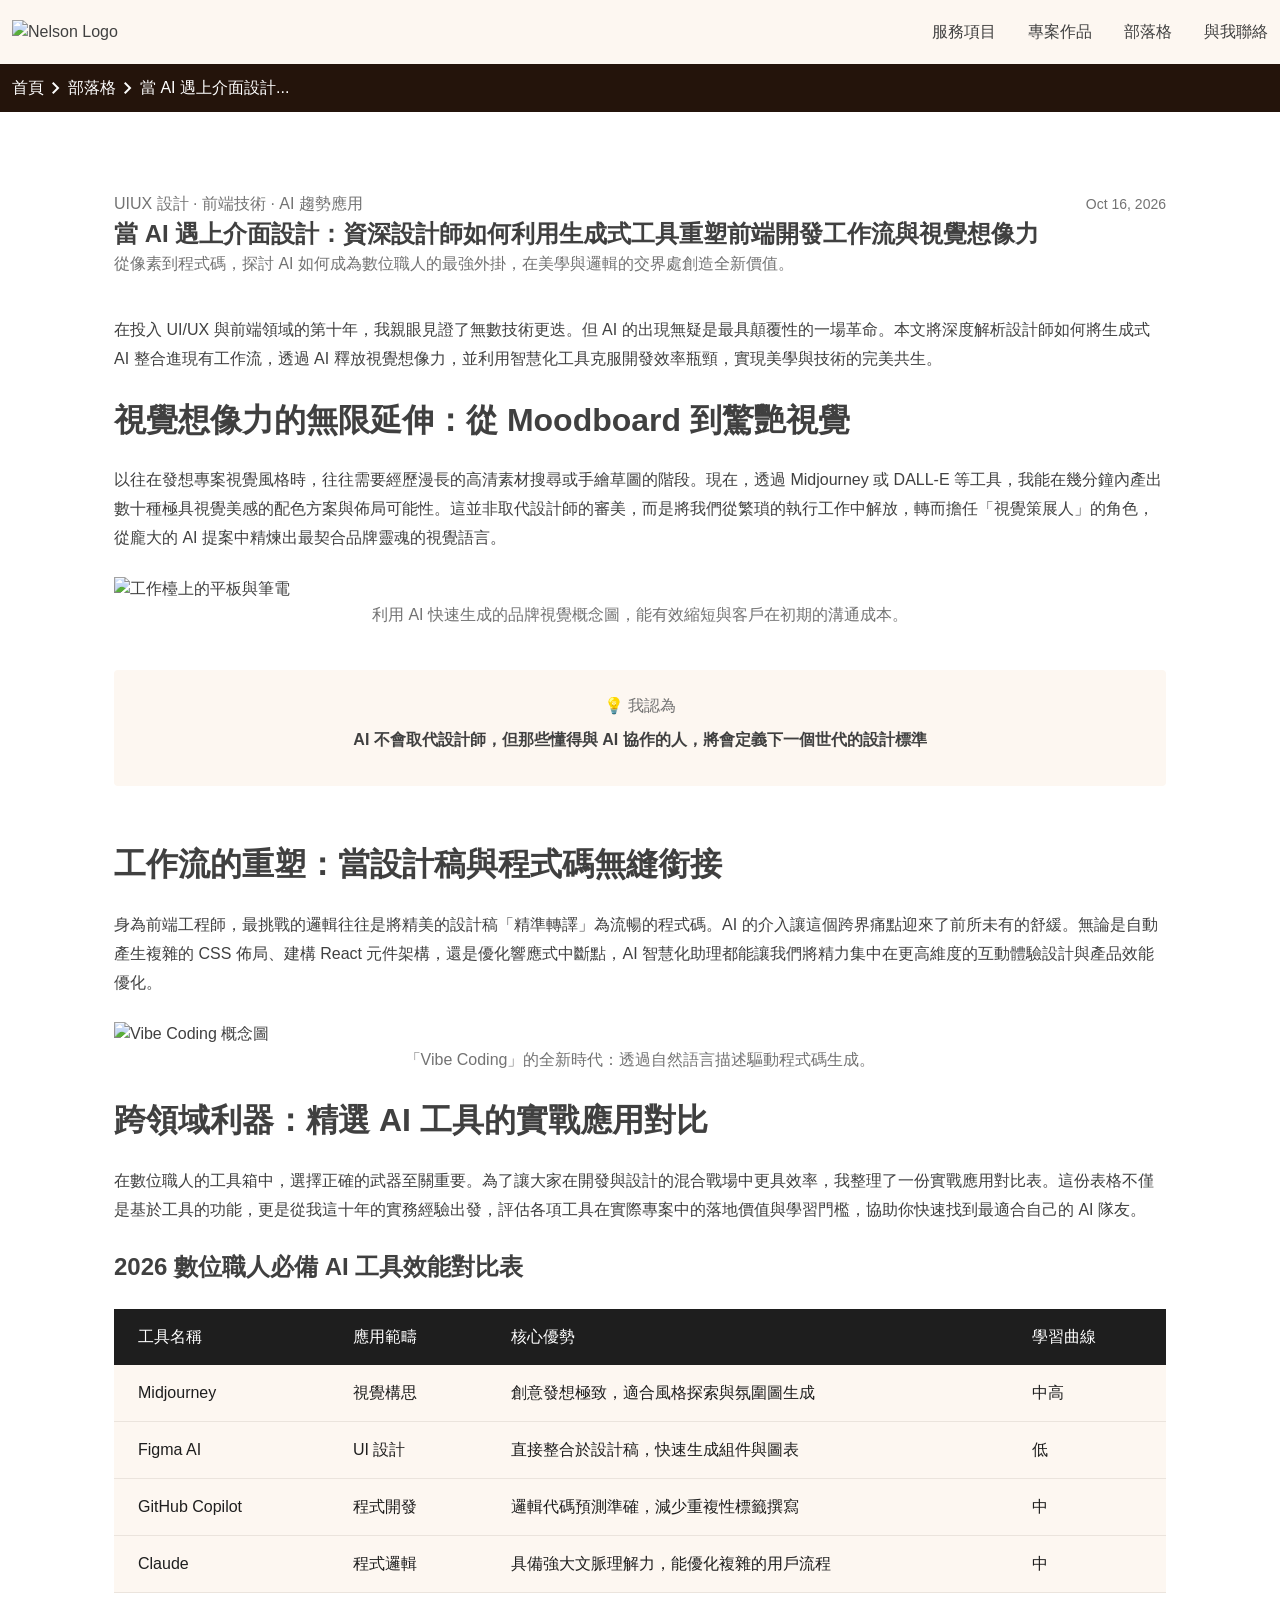
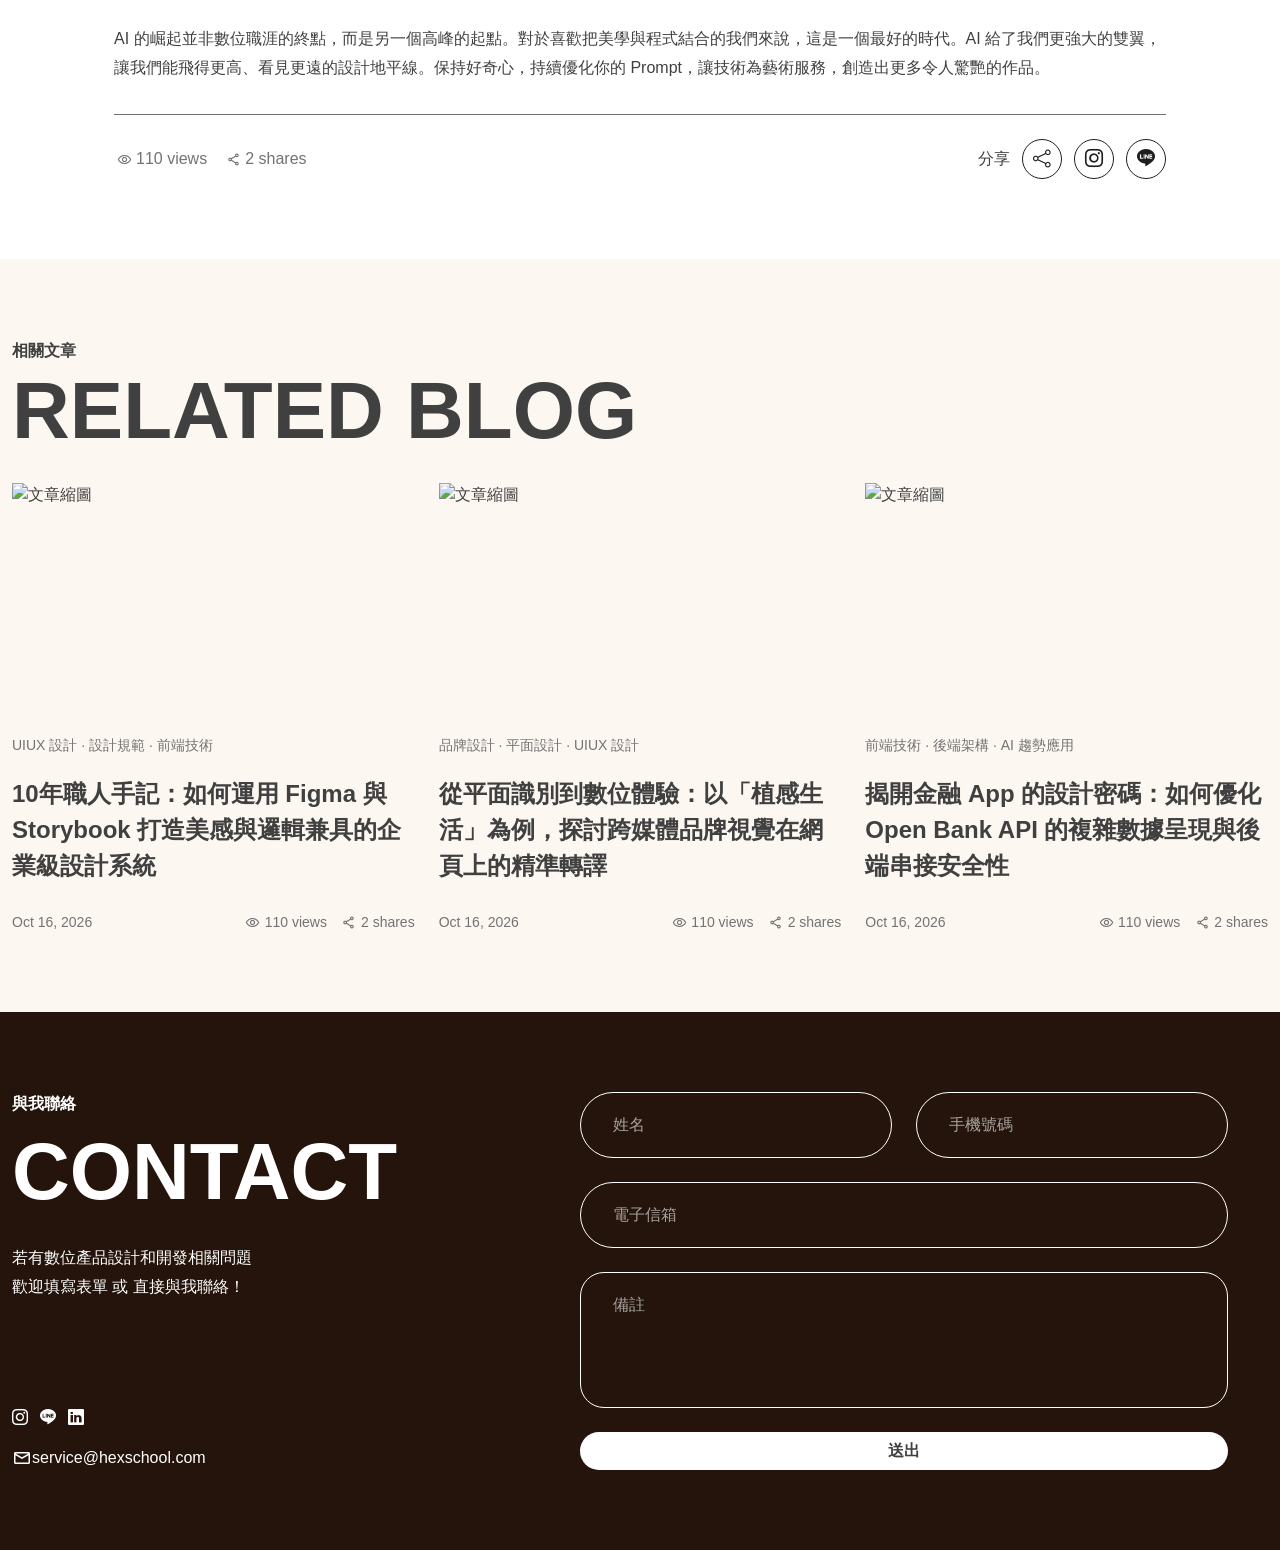
==== commit c65160a3: "新增金句引言區塊樣式，調整相關標籤以改善可讀性" ====
--- a/blog-article.html
+++ b/blog-article.html
@@ -93,8 +93,8 @@
             </div>
 
             <blockquote class="article-blockquote d-flex flex-column align-center justify-center">
-              <span class="text-sm text-neutral-500 mb-2">💡 我認為</span>
-              <p class="text-md text-neutral-700 font-bold text-center">AI 不會取代設計師，但那些懂得與 AI 協作的人，將會定義下一個世代的設計標準</p>
+              <span class="blockquote-label text-neutral-500">💡 我認為</span>
+              <p class="blockquote-text text-neutral-700 text-center">AI 不會取代設計師，但那些懂得與 AI 協作的人，將會定義下一個世代的設計標準</p>
             </blockquote>
 
             <h2 class="article-h2 text-neutral-700">工作流的重塑：當設計稿與程式碼無縫銜接</h2>
--- a/style.css
+++ b/style.css
@@ -1440,6 +1440,31 @@
   margin-bottom: 8px;
 }
 
+/* --- 🎯 金句引言區塊 (Blockquote) --- */
+.article-blockquote {
+  background-color: var(--color-primary-50); /* #FDF7F1 */
+  padding: 24px; /* 🎯 精準的 24px 上下左右內距 */
+  margin: 40px 0; /* 與上下段落維持安全距離 */
+  border-radius: 4px; /* 稍微加上一點圓角讓視覺更溫潤 (可視設計稿決定是否保留) */
+}
+
+/* 為了避免被前面的 .article-body > * { padding-top: 16px; } 影響，這裡將 padding-top 歸零 */
+.article-blockquote > * {
+  padding-top: 0; 
+}
+
+.blockquote-label {
+  font-size: 16px;   /* 🎯 第一行文字：16px */
+  font-weight: 500;  /* 🎯 第一行文字：weight 500 */
+  margin-bottom: 8px; /* 與下方大字的距離 */
+}
+
+.blockquote-text {
+  font-size: 20px;   /* 🎯 第二行文字：20px */
+  font-weight: 700;  /* 🎯 第二行文字：weight 700 */
+  line-height: 1.5;  /* 給予舒適的閱讀行高 */
+  margin-bottom: 0;  /* 移除預設的段落底部邊距，確保 24px padding 的絕對精準 */
+}
 
 /* --- 🎯 Table 表格設計 --- */
 .table-responsive {
@@ -1501,8 +1526,11 @@
    📱 RWD: Blog Article (手機版微調)
    ========================================= */
 @media (max-width: 767.98px) {
-  /* 手機版將 Footer 變成上下排列 */
-  .article-footer {
+.blockquote-text {
+    font-size: 18px; 
+  }
+  
+.article-footer {
     flex-direction: column;
     align-items: flex-start;
     gap: 24px;
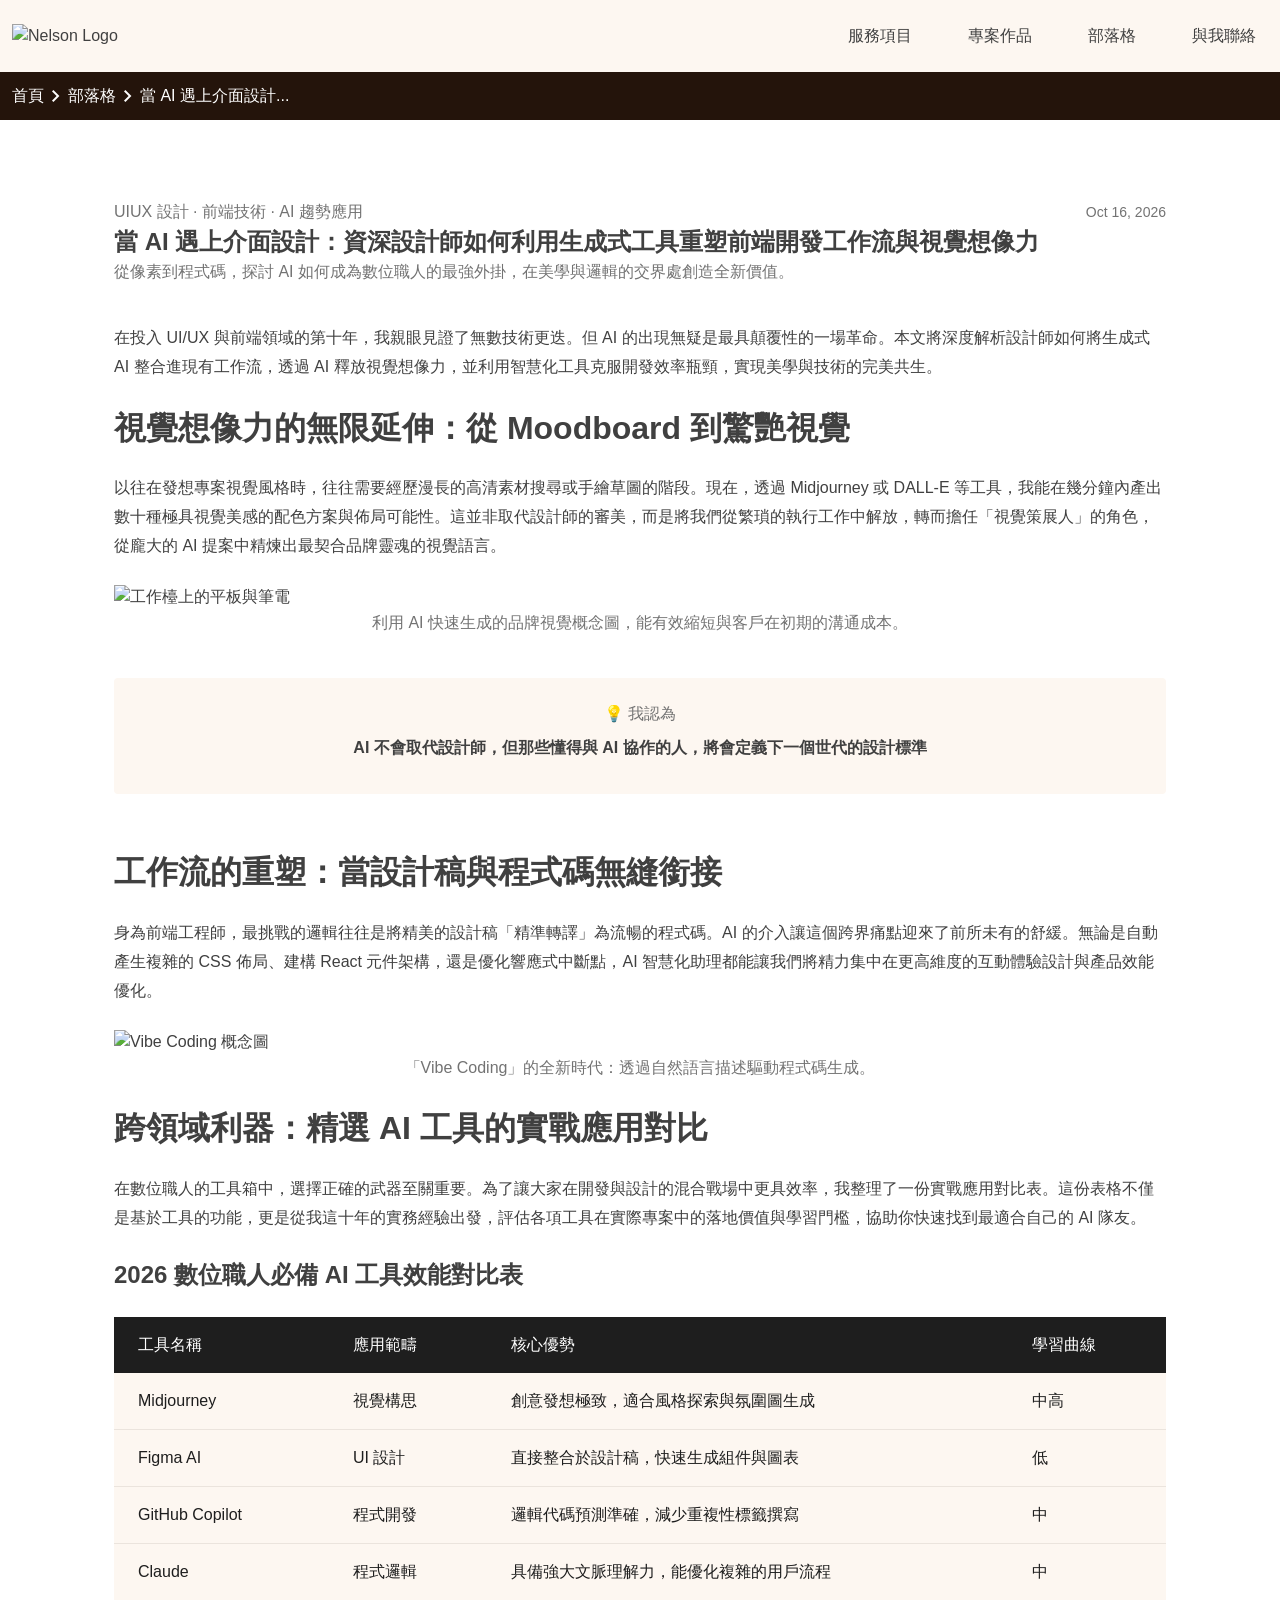
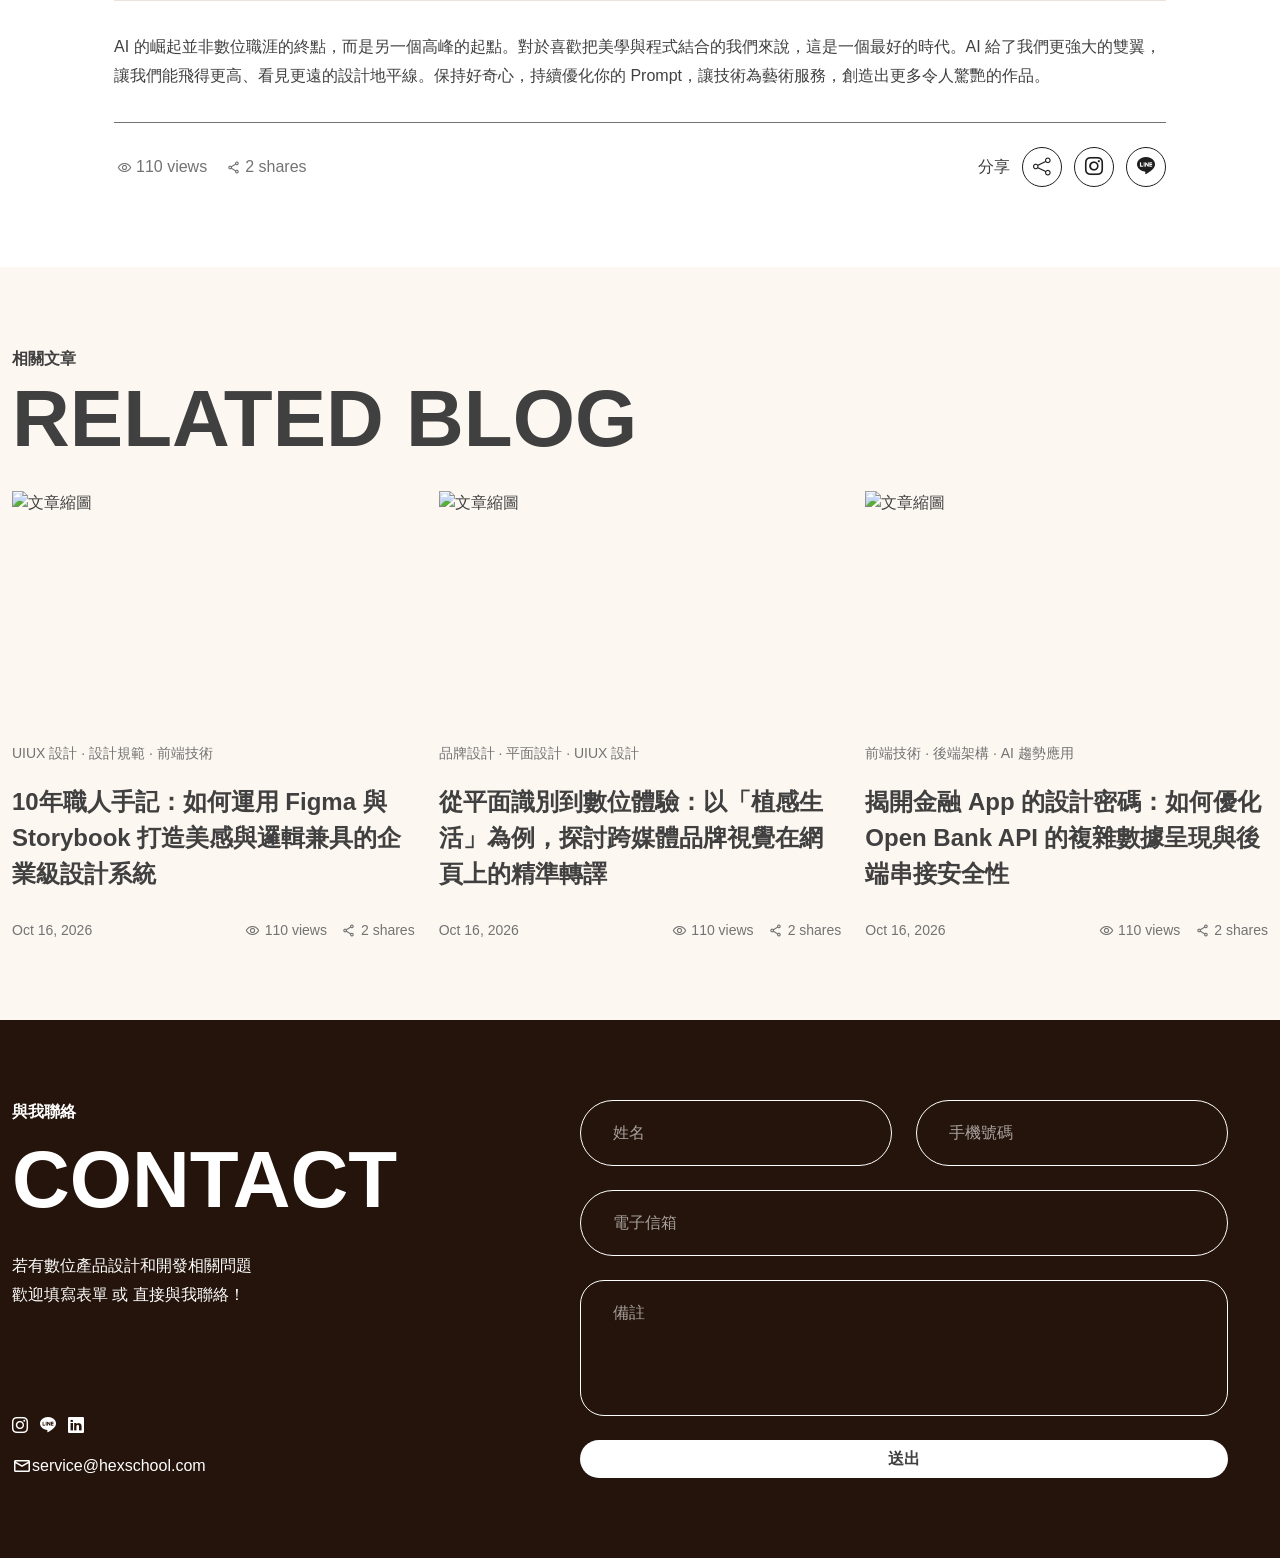
==== commit e266f9b7: "新增聯絡區塊的錨點連結，並為所有錨點連結添加平滑滾動效果" ====
--- a/blog-article.html
+++ b/blog-article.html
@@ -36,10 +36,10 @@
             </div>
 
             <ul class="navbar__menu d-flex">
-            <li><a href="#" class="navbar__link text-md text-neutral-700">服務項目</a></li>
-            <li><a href="#" class="navbar__link text-md text-neutral-700">專案作品</a></li>
-            <li><a href="blog.html" class="navbar__link text-md text-neutral-700">部落格</a></li>
-            <li><a href="#" class="navbar__link text-md text-neutral-700">與我聯絡</a></li>
+            <li><a href="services.html" class="navbar__link text-md text-neutral-700">服務項目</a></li>
+            <li><a href="projects.html" class="navbar__link text-md text-neutral-700">專案作品</a></li>
+            <li><a href="blogs.html" class="navbar__link text-md text-neutral-700">部落格</a></li>
+            <li><a href="#contact" class="navbar__link text-md text-neutral-700">與我聯絡</a></li>
             </ul>
 
         </div>
@@ -59,7 +59,7 @@
             
             <span class="material-symbols-outlined breadcrumbs__icon">keyboard_arrow_right</span>
             
-            <a href="blog.html" class="breadcrumbs__link">部落格</a>
+            <a href="blogs.html" class="breadcrumbs__link">部落格</a>
             
             <span class="material-symbols-outlined breadcrumbs__icon">keyboard_arrow_right</span>
             
@@ -244,7 +244,7 @@
     </main>
 
 
-    <section class="contact bg-primary-900 text-white">
+    <section class="contact bg-primary-900 text-white" id="contact">
     <div class="container">
         <div class="contact__inner">
       <div class="contact__text">
--- a/style.css
+++ b/style.css
@@ -1,5 +1,18 @@
+/* ==========================================================================
+   NELSON PORTFOLIO - MAIN CSS
+   
+   [Table of Contents]
+   1. Base & Variables (基礎重置與設計變數)
+   2. OOCSS Helpers (共用外觀與排版積木)
+   3. Global Components (全站共用元件 - Navbar, Footer, Buttons)
+   4. Page: Home (首頁專屬區塊 - Hero, Services, Projects, Blogs)
+   5. Page: Blog & Article (部落格與文章內頁)
+   6. Page: Projects & Modal (專案列表與彈出視窗)
+   7. Page: Services (服務項目動態頁面)
+   ========================================================================== */
+
 /* =========================================
-   Base Reset (基礎重置)
+   1. Base & Variables (基礎重置與設計變數)
    ========================================= */
 *, *::before, *::after {
   box-sizing: border-box;
@@ -7,25 +20,6 @@
   padding: 0;
 }
 
-body {
-  font-family: var(--font-family-base);
-  /* 預設為淺色底、深色字 */
-  background-color: var(--color-primary-50); 
-  color: var(--color-neutral-700);
-  line-height: 1.5;
-  -webkit-font-smoothing: antialiased;
-}
-
-/* 移除列表與連結的預設樣式 (這對導覽列很重要) */
-ul, ol { list-style: none; }
-a { text-decoration: none; color: inherit; }
-
-/* =========================================
-   OOCSS: 共用外觀 (Skins) - 顏色與排版
-   ========================================= */
-/* =========================================
-   1. Design System Tokens (全域色彩變數)
-   ========================================= */
 :root {
   /* Primary (主色系) */
   --color-primary-50: #FDF7F1;
@@ -45,10 +39,28 @@
 
   --font-family-base: "Noto Sans", sans-serif;
 }
+/* 讓所有錨點連結都有平滑滾動的動畫效果 */
+html {
+  scroll-behavior: smooth;
+}
+
+body {
+  font-family: var(--font-family-base);
+  background-color: var(--color-primary-50); 
+  color: var(--color-neutral-700);
+  line-height: 1.5;
+  -webkit-font-smoothing: antialiased;
+}
+
+ul, ol { list-style: none; }
+a { text-decoration: none; color: inherit; }
+
 
 /* =========================================
-   2. OOCSS: Background Colors (背景色積木)
+   2. OOCSS Helpers (共用外觀與排版積木)
    ========================================= */
+
+/* --- Background Colors --- */
 .bg-primary-50  { background-color: var(--color-primary-50); }
 .bg-primary-100 { background-color: var(--color-primary-100); }
 .bg-primary-500 { background-color: var(--color-primary-500); }
@@ -63,32 +75,21 @@
 .bg-dark-60a    { background-color: var(--color-dark-60a); }
 .bg-transparent { background-color: transparent; }
 
-/* =========================================
-   3. OOCSS: Text Colors (文字顏色積木)
-   ========================================= */
-/* 這裡我挑選了最常用於文字的顏色來建立 Class，避免產生過多用不到的程式碼 */
+/* --- Text Colors --- */
 .text-primary-500 { color: var(--color-primary-500); }
 .text-primary-900 { color: var(--color-primary-900); }
-
-.text-white       { color: var(--color-neutral-0); } /* 習慣上把 neutral-0 叫 white，語意更直覺 */
-.text-neutral-500 { color: var(--color-neutral-500); } /* 適合用於次要資訊、日期 */
-.text-neutral-700 { color: var(--color-neutral-700); } /* 適合用於主要標題與內文 */
+.text-white       { color: var(--color-neutral-0); } 
+.text-neutral-500 { color: var(--color-neutral-500); } 
+.text-neutral-700 { color: var(--color-neutral-700); } 
 .text-neutral-900 { color: var(--color-neutral-900); }
 
-/* =========================================
-   OOCSS: Typography (字體積木) 
-   Family: 預設皆為 Noto Sans (於 body 設定)
-   ========================================= */
-
-/* --- Display (特大展示字體) | Weight: 700, Line-height: 1.2 --- */
+/* --- Typography --- */
 .display-1 { font-size: 300px; font-weight: 700; line-height: 1.2; }
 .display-2 { font-size: 160px; font-weight: 700; line-height: 1.2; }
 
-/* --- Heading (標題系統) | Weight: 700 --- */
 .title-xxxl  { font-size: 80px; font-weight: 700; line-height: 1.2; }
 .title-xxl   { font-size: 48px; font-weight: 700; line-height: 1.2; }
 .title-xl    { font-size: 40px; font-weight: 700; line-height: 1.2; }
-/* 從 Large 開始，行高變成 1.5 (150%) */
 .title-lg    { font-size: 32px; font-weight: 700; line-height: 1.5; }
 .title-md    { font-size: 28px; font-weight: 700; line-height: 1.5; }
 .title-sm    { font-size: 24px; font-weight: 700; line-height: 1.5; }
@@ -97,1412 +98,69 @@
 .title-xxxs  { font-size: 16px; font-weight: 700; line-height: 1.5; }
 .title-xxxxs { font-size: 14px; font-weight: 700; line-height: 1.5; }
 
-/* --- Label / Paragraph (標籤與內文) | Weight: 500, Line-height: 1.5 --- */
-/* Noto Sans 的 500 通常對應 CSS 的 medium，若載入的字體只有 400/700，可改為 400 或 normal */
 .text-md { font-size: 16px; font-weight: 500; line-height: 1.5; }
 .text-sm { font-size: 14px; font-weight: 500; line-height: 1.5; }
 .text-xs { font-size: 13px; font-weight: 500; line-height: 1.5; }
 
-/* 預設為桌機版樣式 */
-/* =========================================
-   OOCSS: Layout Tools (排版積木)
-   ========================================= */
-/* 文字對齊 */
+/* Global Typography RWD */
+@media (max-width: 767.98px) {
+  .title-xxxl { font-size: 40px; }
+  .title-xxxs { font-size: 14px; }
+}
+
+/* --- Layout Tools --- */
 .text-center { text-align: center; }
-
-/* Flexbox 快捷設定 (保持單一職責) */
 .d-flex         { display: flex; }
 .flex-column    { flex-direction: column; }
 .align-center   { align-items: center; }
 .justify-between{ justify-content: space-between; }
 .justify-center { justify-content: center; }
 
-/* 常用的通用間距 */
+.h-100 { height: 100%; }
+
 .mb-2 { margin-bottom: 8px; }
 .mb-4 { margin-bottom: 16px; }
 .mb-6 { margin-bottom: 24px; }
 
+/* --- Containers --- */
+.container {
+  max-width: 1320px; 
+  padding: 0 12px;
+  margin: 0 auto;
+}
+
+
 /* =========================================
-   OOCSS: 結構物件 (Objects) - 骨架
+   3. Global Components (全站共用元件)
    ========================================= */
-/* 按鈕基礎骨架 (無顏色) */
+
+/* --- Buttons --- */
 .btn {
   display: inline-flex;
   align-items: center;
   justify-content: center;
-  padding: 12px 32px; /* 預設間距 */
-  border-radius: 40px; /* 圓角結構 */
-  border: 1px solid transparent; /* 預留給外框按鈕 */
+  padding: 12px 32px; 
+  border-radius: 40px; 
+  border: 1px solid transparent; 
   cursor: pointer;
-  transition: all 0.3s ease; /* 互動過場 */
-}
-
-/* 按鈕外觀擴充 (實心/外框) */
-.btn-outline {
-  border-color: currentColor; /* 外框顏色跟隨文字顏色 */
-}
-
-/* =========================================
-   Layout Container (全域容器)
-   ========================================= */
-.container {
-  max-width: 1320px; 
-  padding: 0 12px;
-  margin: 0 auto;
-}
-
-/*  開始  */
-/* =========================================
-   Components: Nav Bar (Desktop 預設)
-   ========================================= */
-.navbar {
-  padding: 20px 0; 
-  /* 確保 navbar 在最上層，避免被下方區塊蓋住 */
-  position: relative; 
-  z-index: 100;
-}
-
-.navbar__menu {
-  gap: 32px; 
-}
-
-.navbar__link {
-  transition: opacity 0.3s ease; 
-}
-
-.navbar__link:hover {
-  opacity: 0.7; 
-}
-
-/* 在桌機版時，隱藏所有手機專用的按鈕與結構 */
-.navbar__toggle,
-.navbar__mobile-header,
-.navbar__overlay {
-  display: none;
-}
-
-/* =========================================
-   📱 RWD: Nav Bar 手機尺寸 (小於 768px)
-   ========================================= */
-@media (max-width: 767.98px) {
-  
-  /* 1. 顯示漢堡按鈕 */
-  .navbar__toggle {
-    display: block;
-    background: transparent;
-    border: none;
-    color: var(--color-neutral-700);
-    cursor: pointer;
-  }
-
-  .navbar__toggle span {
-    font-size: 28px; /* 讓漢堡圖示稍微大一點，方便點擊 */
-    display: flex;
-  }
-
-  /* 2. 把整個導覽列抽離畫面，變成全螢幕彈出層 (預設隱藏) */
-  .navbar__collapse {
-    position: fixed;
-    top: 0;
-    left: 0;
-    width: 100%;
-    height: 100vh; /* 佔滿整個螢幕高度 */
-    z-index: 999;
-    
-    /* 🎯 預設隱藏，等待 JS 加上 .is-open class 時才顯示 */
-    opacity: 0;
-    visibility: hidden;
-    transition: all 0.3s ease;
-  }
-
-  /* 🎯 當 JS 啟動這個 class 時，選單就會滑順地浮現 */
-  .navbar__collapse.is-open {
-    opacity: 1;
-    visibility: visible;
-  }
-
-  /* 3. 60% 黑色遮罩 */
-  .navbar__overlay {
-    display: block;
-    position: absolute;
-    top: 0;
-    left: 0;
-    width: 100%;
-    height: 100%;
-    /* 套用你設計系統裡早就準備好的 60% 遮罩變數！ */
-    background-color: var(--color-dark-60a); 
-    z-index: 1;
-  }
-
-  /* 4. 白色/淺米色 選單內容區塊 */
-  .navbar__menu-wrapper {
-    position: relative;
-    z-index: 2; /* 確保浮在黑色遮罩之上 */
-    padding: 20px 12px 60px; /* 內部留白 */
-    /* 展開時，稍微加上陰影增加立體感 */
-    box-shadow: 0 4px 20px rgba(0,0,0,0.1); 
-  }
-
-  /* 5. 手機版展開時的頭部 (包含 X 按鈕) */
-  .navbar__mobile-header {
-    display: flex;
-    padding-bottom: 40px; /* 與下方選單拉開距離 */
-  }
-
-  .navbar__close {
-    background: transparent;
-    border: none;
-    color: var(--color-neutral-700);
-    cursor: pointer;
-  }
-
-  .navbar__close span {
-    font-size: 28px;
-    display: flex;
-  }
-
-  /* 6. 將原本橫排的選單，改為直排且置中 */
-  .navbar__menu {
-    flex-direction: column;
-    align-items: center;
-    gap: 32px; /* 垂直文字的間距 */
-  }
-}
-
-/* =========================================
-   Components: Hero Section (Desktop)
-   ========================================= */
-.hero {
-  padding-top: 80px; 
-  padding-bottom: 0; /* 🎯 關鍵 1：強烈移除底部留白，讓內部元素可以直接踩到底線！ */
-  overflow: hidden; 
-}
-
-/* 🎯 父容器設定相對定位，作為裝飾圖的基準點 */
-.hero__content,
-.hero__image {
-  position: relative; 
-  z-index: 1; 
-}
-
-.hero .container {
-  gap: 24px; 
-  align-items: center; /* 讓左邊文字相對於整張照片垂直置中 */
-}
-
-.hero__content {
-  flex: 1; 
-}
-
-.hero__desc {
-  margin-top: 24px;
-  margin-bottom: 60px; 
-}
-
-.hero__actions {
-  gap: 24px; 
-}
-
-/* 照片區塊大小限制 */
-.hero__image {
-  /* 🎯 關鍵 2：恢復你原本精準量測的 746px 寬度！ */
-  flex: 0 0 746px; 
-  max-width: 55%;
-}
-
-.hero__image .person-img {
-  width: 100%;
-  height: 100%;
-  object-fit: cover;
-  display: block;
-}
-
-/* ... (中間的 .decora 裝飾圖設定請完全保留上一版的樣子) ... */
-
-/* =========================================
-   📱 RWD: Hero 手機尺寸 (小於 768px)
-   ========================================= */
-@media (max-width: 767.98px) {
-  
-  .hero {
-    /* 🎯 關鍵 3：手機版因為變成「上圖下文」，文字被擠到最下面，必須把底部的呼吸空間補回來，才不會跟下一個區塊黏在一起 */
-    padding-bottom: 80px; 
-  }
-
-  .hero .container {
-    flex-direction: column-reverse; 
-    gap: 40px;
-  }
-
-  /* 釋放寬度，讓圖片跟文字都佔滿螢幕 */
-  .hero__image,
-  .hero__content {
-    width: 100%;
-    max-width: 100%;
-    flex: none;
-  }
-
-  /* 微調手機版按鈕間距 */
-  .hero__actions {
-    gap: 12px;
-  }
-  
-  .hero__actions .btn {
-    padding: 12px 24px; 
-  }
-
-  /* 隱藏/微調手機版裝飾圖 */
-  .decora-3 {
-    left: 30%;
-  }
-  .decora-4 {
-    top: 5%;
-    right: 0;
-  }
-  .decora-5 {
-    bottom: 30%;
-    right: 0;
-  }
-}
-
-/* =========================================
-   🪄 Hero 裝飾圖 (Decorations)
-   ========================================= */
-.decora {
-  position: absolute;
-  z-index: -1; /* 預設放在文字和圖片的後方 */
-}
-
-/* 依附在照片上的色塊 */
-.decora-1 {
-  top: -8%; 
-  left: -8%;
-  z-index: 2; /* 這塊特例，要壓在照片上方 */
-}
-.decora-2 {
-  bottom: 10%; 
-  right: -10%;
-  z-index: 2;
-}
-
-/* 依附在文字區的線條與太陽 */
-.decora-3 {
-  top: -15%; 
-  left: -15%;
-
-}
-.decora-4 {
-  top: -10%; 
-  right: 25%;
-}
-.decora-5 {
-  bottom: -25%; 
-  right: -5%;
-}
-
-/* =========================================
-   📱 RWD: Hero 手機尺寸 (小於 768px)
-   ========================================= */
-@media (max-width: 767.98px) {
-  
-  /* .hero { */
-    /* 🎯 關鍵 3：手機版因為變成「上圖下文」，文字被擠到最下面，必須把底部的呼吸空間補回來，才不會跟下一個區塊黏在一起 */
-    /* padding-bottom: 80px; 
-  } */
-
-  .hero .container {
-    flex-direction: column-reverse; 
-    gap: 40px;
-  }
-
-  /* 釋放寬度，讓圖片跟文字都佔滿螢幕 */
-  .hero__image,
-  .hero__content {
-    width: 100%;
-    max-width: 100%;
-    flex: none;
-  }
-
-  /* 微調手機版按鈕間距 */
-  .hero__actions {
-    gap: 12px;
-  }
-  
-  .hero__actions .btn {
-    padding: 12px 24px; 
-  }
-
-  /* 隱藏/微調手機版裝飾圖 */
-.decora-1 {
-  top: 10%; 
-  left: -8%;
-  width: 80px;
-  z-index: 2; /* 這塊特例，要壓在照片上方 */
-}
-.decora-2 {
-      width: 80px;
-  bottom: 10%; 
-  right: -10%;
-  z-index: 2;
-}
-
-  .decora-3 {
-    top: 0; 
-    left: 0;
-    bottom: 10%;
-    right: -5%;
-  }
-  .decora-4 {
-    top: 5%;
-    right: -5%;
-  }
-  .decora-5 {
-    bottom: -15%;
-    right: 75%;
-  }
-}
-
-/* =========================================
-   Components: Services Section
-   ========================================= */
-.services {
-  padding: 80px 0; /* 區塊上下留白 */
-}
-
-.services__header h2 {
-  margin-top: 8px; /* 微調小標題跟大標題的間距 */
-}
-
-/* 🎯 這裡就是 CSS Grid！只要這 3 行，版面自動切成 4 等份 */
-.services__list {
-  display: grid; 
-  /* 
-     翻譯蒟蒻：
-     repeat(4, ...) 意思是「重複 4 次」
-     1fr (Fraction) 意思是「1 等份的剩餘空間」
-     整句的意思就是：幫我畫 4 個欄位 (Columns)，每一個都佔 1 等份 (等寬)！
-  */
-  grid-template-columns: repeat(4, 3fr); 
-  
-  /* 這就等於 Figma 裡的 Gutter */
-  gap: 24px; 
-}
-
-/* =========================================
-   Components: Service Card
-   ========================================= */
-.service-card {
-  /* 根據你的截圖，更新為 24px */
-  padding: 24px; 
-  /* 保底高度，讓它未滿 174px 時也能撐開，超過時自動長高 */
-  min-height: 174px; 
-  display: flex;
-  flex-direction: column; 
-}
-
-.card-icon {
-  font-size: 21px;
-  width: 21px;
-  height: 21px;
-  flex-shrink: 0; 
-}
-
-/* 下半部群組 */
-.service-card__bottom {
-  /* 這裡維持不變，讓內文與按鈕同行並推到底部 */
-  margin-top: 12px; 
-  gap: 12px; 
-  align-items: flex-end; 
-  margin-top: auto; 
-  padding-top: 12px; 
-}
-
-/* 🎯 根據數據：右下 button 更新為 48px * 48px */
+  transition: all 0.3s ease; 
+}
+.btn-outline { border-color: currentColor; }
+
+/* Circle Buttons */
 .btn-circle {
   display: inline-flex;
   justify-content: center;
   align-items: center;
-  width: 48px;  /* 更新尺寸 */
-  height: 48px; /* 更新尺寸 */
+  width: 48px;  
+  height: 48px; 
   border-radius: 50%; 
-  text-decoration: none;
   transition: opacity 0.3s ease;
-  flex-shrink: 0; /* 絕對防禦：防止按鈕被長文字擠壓變形 */
-}
-
-.btn-circle:hover {
-  opacity: 0.8;
-}
-
-/* =========================================
-   📱 RWD: Services 手機尺寸 (小於 768px)
-   ========================================= */
-@media (max-width: 767.98px) {
-  
-  .services {
-    padding: 60px 0; /* 手機版可以稍微縮小區塊上下留白 */
-  }
-
-  .services__list {
-    /* 1. 從 Grid 改為水平 Flex 排列，並且絕對不准換行！ */
-    display: flex;
-    flex-wrap: nowrap;
-    
-    /* 2. 開啟水平滾動 */
-    overflow-x: auto;
-    
-    /* 3. 🎯 資深前端切版秘訣：突破 Container 限制
-       因為外層 container 有左右 padding，會導致滾動被截斷在畫面內。
-       我們利用「負 margin 抵消 + 補回 padding」的技巧，讓卡片可以滑到螢幕最邊緣！*/
-    margin-left: -12px;
-    margin-right: -12px;
-    padding-left: 12px;
-    padding-right: 12px;
-    
-    /* 4. 開啟平滑的滾動吸附功能 (讓卡片滑動時有「卡扣」的感覺) */
-    scroll-snap-type: x mandatory;
-    
-    /* 5. 隱藏醜醜的系統滾動條 (保持介面極簡風格) */
-    -ms-overflow-style: none;  /* IE 和 Edge */
-    scrollbar-width: none;     /* Firefox */
-  }
-
-  /* 隱藏 Chrome, Safari, Opera 的系統滾動條 */
-  .services__list::-webkit-scrollbar {
-    display: none;
-  }
-
-  /* 🎯 鎖死卡片寬度，讓右側露出半張卡片暗示可以滑動 */
-  .service-card {
-    /* 寬度設為 280px (或視你的設計稿微調)，不允許被擠壓 (flex-shrink: 0) */
-    flex: 0 0 280px; 
-    
-    /* 設定滑動停止時的對齊點：對齊卡片的開頭 */
-    scroll-snap-align: start; 
-  }
-}
-
-/* =========================================
-   📱 RWD: Services 手機尺寸 (小於 768px)
-   ========================================= */
-@media (max-width: 767.98px) {
-  
-  .services {
-    padding: 60px 0; /* 手機版可以稍微縮小區塊上下留白 */
-  }
-
-  .services__list {
-    /* 1. 從 Grid 改為水平 Flex 排列，並且絕對不准換行！ */
-    display: flex;
-    flex-wrap: nowrap;
-    
-    /* 2. 開啟水平滾動 */
-    overflow-x: auto;
-    
-    /* 3. 🎯 資深前端切版秘訣：突破 Container 限制
-       因為外層 container 有左右 padding，會導致滾動被截斷在畫面內。
-       我們利用「負 margin 抵消 + 補回 padding」的技巧，讓卡片可以滑到螢幕最邊緣！*/
-    margin-left: -12px;
-    margin-right: -12px;
-    padding-left: 12px;
-    padding-right: 12px;
-    
-    /* 4. 開啟平滑的滾動吸附功能 (讓卡片滑動時有「卡扣」的感覺) */
-    scroll-snap-type: x mandatory;
-    
-    /* 5. 隱藏醜醜的系統滾動條 (保持介面極簡風格) */
-    -ms-overflow-style: none;  /* IE 和 Edge */
-    scrollbar-width: none;     /* Firefox */
-  }
-
-  /* 隱藏 Chrome, Safari, Opera 的系統滾動條 */
-  .services__list::-webkit-scrollbar {
-    display: none;
-  }
-
-  /* 🎯 鎖死卡片寬度，讓右側露出半張卡片暗示可以滑動 */
-  .service-card {
-    /* 寬度設為 280px (或視你的設計稿微調)，不允許被擠壓 (flex-shrink: 0) */
-    flex: 0 0 280px; 
-    
-    /* 設定滑動停止時的對齊點：對齊卡片的開頭 */
-    scroll-snap-align: start; 
-  }
-}
-
-
-/* =========================================
-   Components: Projects Section
-   ========================================= */
-.projects {
-  padding: 80px 0; /* 區塊上下 80px 留白 */
-}
-
-/* 列表內部的卡片間距 (若設計稿有空隙可微調，先抓 48px) */
-.projects__list {
-  gap: 48px; 
-}
-
-/* 🎯 Grid 疊加魔法 */
-.project-card {
-  display: grid;
-  grid-template-columns: repeat(12, 1fr);
-  align-items: center; /* 讓白色卡片垂直置中 */
-}
-
-.project-card__image {
-  /* 圖片佔據全部 12 欄，並強制高度為你的精準數據 397px */
-  grid-column: 1 / 13; 
-  grid-row: 1; 
-  height: 397px; 
-}
-
-.project-card__image img {
-  width: 100%;
-  height: 100%;
-  object-fit: cover;
-  display: block;
-}
-
-.project-card__content {
-  /* 讓卡片從第 2 欄開始，創造微內縮的精緻感 */
-  grid-column: 2 / span 5; 
-  grid-row: 1; /* 大家都待在第 1 列，自然重疊！ */
-  z-index: 2; 
-  
-  /* 🎯 套用你抓出的所有精準數據 */
-  width: 386px; 
-  height: 341px; 
-  padding: 40px; 
-  
-  /* 🎯 魔法排版：所有元素間距 12px */
-  display: flex;
-  flex-direction: column;
-  justify-content: center; /* 垂直置中內部文字 */
-  gap: 12px; 
-}
-
-/* 針對卡片內的按鈕，防止它被 flex-direction: column 拉長 */
-.project-card__content .btn {
-  /* 讓按鈕維持自身內容大小，並靠左對齊 */
-  align-self: flex-start; 
-}
-
-/* =========================================
-   📱 RWD: Projects 專案作品 (平板與手機尺寸)
-   ========================================= */
-@media (max-width: 991.98px) {
-  
-  .projects {
-    /* 🎯 根據截圖上下的紅底標示，修改為 40px */
-    padding: 40px 0; 
-  }
-
-  .projects__list {
-    /* 🎯 根據截圖右側面板數據，卡片間距縮小為 24px */
-    gap: 24px; 
-  }
-
-/* 1. 破除桌機版的 Grid，並加上 relative 作為絕對定位的基準點！ */
-  .project-card {
-    display: block; /* 不需要 Flex 了，因為我們要用絕對定位 */
-    position: relative; 
-  }
-
-  /* 2. 圖片區塊維持完美的直向海報比例 */
-  .project-card__image {
-    width: 100%;
-    height: auto;
-    aspect-ratio: 351 / 580; 
-  }
-
-  .project-card__image img {
-    width: 100%;
-    height: 100%;
-    object-fit: cover;
-    display: block;
-  }
-
-  /* 3. 🎯 核心進化：白色內容卡片完全收入背景圖內！ */
-  .project-card__content {
-    /* 解除桌機版寫死的寬高 */
-    width: auto;
-    height: auto;
-    
-    /* 🎯 放棄 margin，改用絕對定位！
-       這會讓白色卡片浮起來，並且精準釘在距離左右下各 16px 的位置 */
-    position: absolute;
-    bottom: 16px;
-    left: 16px;
-    right: 16px;
-    margin: 0; /* 徹底清除上一版的負邊距 */
-    
-    padding: 24px; 
-    text-align: center;
-    align-items: center; /* 讓內部的按鈕乖乖置中 */
-  }
-
-  /* 4. 覆寫按鈕的對齊方式 */
-  .project-card__content .btn {
-    align-self: center; 
-  }
-}
-
-/* =========================================
-   Components: Blogs Section
-   ========================================= */
-.blogs {
-  padding: 80px 0;
-}
-
-.blogs__list {
-  display: grid;
-  grid-template-columns: repeat(3, 1fr); /* 切成 3 等份，每份剛好 416px */
-  gap: 24px;
-}
-
-.blogs__header {
-  display: flex;
-  justify-content: space-between;
-  /* 🎯 關鍵修正：告訴 Flexbox 貼齊底部，絕對不要拉伸按鈕！ */
-  align-items: center; 
-
-  /* 牢記你的規則：標題與下方內容相距 40px */
-  margin-bottom: 40px; 
-}
-
-/* =========================================
-   Components: Blog Card
-   ========================================= */
-.blog-card {
-  display: flex;
-  flex-direction: column;
-  /* 🎯 移除背景、移除圓角、移除 padding */
-  /* 🎯 牢記你的規則：卡片內圖片與文字區塊距離 12px */
-  gap: 12px; 
-}
-
-.blog-card__image {
-  /* 🎯 精準高度設定：240px */
-  height: 240px; 
-  width: 100%;
-}
-
-.blog-card__image img {
-  width: 100%;
-  height: 100%;
-  object-fit: cover;
-  display: block;
-}
-
-.blog-card__content {
-  display: flex;
-  flex-direction: column;
-  flex: 1; /* 讓內容區塊撐滿剩餘高度 */
-  
-  /* 🎯 牢記你的規則：卡片內文字段落之間全部相距 12px！ */
-  gap: 12px; 
-}
-
-/* --- 卡片底部 Meta 資訊區塊 --- */
-.blog-card__meta {
-  margin-top: auto; 
-  display: flex;
-  justify-content: space-between;
-  align-items: center; /* 讓左右兩邊中心對齊 */
-  
-  /* 🎯 關鍵防禦：強制拔除 1.5 的行高，消除幽靈空間 */
-  line-height: 1; 
-}
-
-.meta-stats {
-  display: flex;
-  align-items: center; /* 確保內部群組也絕對置中 */
-  gap: 12px; 
-}
-
-.stat-item {
-  display: flex;
-  align-items: center; /* 讓 Icon 跟文字的中心點精準對齊 */
-  gap: 2px; 
-}
-
-/* 🎯 利用父層組合，權重變成 10 + 10 = 20！輕鬆擊敗 Google 的 10 */
-.stat-item .meta-icon {
-  font-size: 15px; 
-  width: 20px;
-  height: 20px;
-  
-  display: flex; 
-  justify-content: center;
-  align-items: center;
-  line-height: 1; 
-}
-
-/* =========================================
-   📱 RWD: Blogs 部落格 (手機尺寸小於 768px)
-   ========================================= */
-@media (max-width: 767.98px) {
-  
-  .blogs {
-    padding: 60px 0; /* 手機版縮小區塊上下留白 */
-  }
-
-  .blogs__header {
-    margin-bottom: 24px; /* 拉近標題與卡片的距離 */
-  }
-
-  .blogs__list {
-    /* 1. 破除 Grid，啟動水平排版 */
-    display: flex;
-    flex-wrap: nowrap;
-    
-    /* 2. 開啟水平滾動 */
-    overflow-x: auto;
-    
-    /* 3. 突破 Container 限制，讓卡片可以滑到螢幕邊緣 */
-    margin-left: -12px;
-    margin-right: -12px;
-    padding-left: 12px;
-    padding-right: 12px;
-    
-    /* 4. 開啟平滑的滾動吸附功能 */
-    scroll-snap-type: x mandatory;
-    
-    /* 5. 隱藏系統滾動條 */
-    -ms-overflow-style: none;
-    scrollbar-width: none;
-  }
-
-  .blogs__list::-webkit-scrollbar {
-    display: none;
-  }
-
-  .blog-card {
-    /* 🎯 根據你的精準數據：鎖定卡片寬度為 260px */
-    flex: 0 0 260px; 
-    scroll-snap-align: start; 
-  }
-
-  .blog-card__image {
-    /* 卡片變窄了，圖片高度也跟著微調，視覺比例才會協調 */
-    height: 180px; 
-  }
-}
-
-
-/* =========================================
-   Components: Subscription Section
-   ========================================= */
-.subscription {
-  padding: 80px 0; 
-  /* 🎯 魔法疊加術：
-    在原本的 url() 前面，加上一個從頭到尾都是 60% 黑色的 linear-gradient。
-    CSS 支援多重背景，寫在越前面的會疊在越上層！
-  */
-  background-image: linear-gradient(var(--color-dark-60a), var(--color-dark-60a)), 
-                    url('https://github.com/hexschool/2022-web-layout-training/blob/main/2026-web-camp/subscription_bg.png?raw=true');
-  background-size: cover; 
-  background-position: center;
-  background-repeat: no-repeat;
-}
-
-/* 🎯 圖片區域：給予彈性 */
-.subscription__image {
-  width: 526px;
-  max-width: 100%; /* 螢幕不夠大時，最多只能佔滿 100% */
-}
-
-.subscription__image img {
-  width: 100%;
-  height: 100%;
-  object-fit: cover;
-  display: block;
-}
-
-/* 🎯 內容區域：給予彈性 */
-.subscription__content {
-  width: 666px;
-  max-width: 100%; /* 防禦性設定 */
-  display: flex;
-  flex-direction: column;
-}
-
-/* 表單區塊與輸入框維持你先前的設定即可... */
-.subscription__form {
-  margin-top: 24px;
-  height: 64px; 
-  border: 1px solid #FFFFFF; 
-  border-radius: 40px; 
-  padding: 6px 6px 6px 24px; 
-}
-
-.subscription__input {
-  flex: 1; 
-  background-color: transparent; 
-  border: none; 
-  color: #FFFFFF;
-  outline: none;
-}
-
-.subscription__input::placeholder {
-  color: rgba(255, 255, 255, 0.6); 
-}
-
-.subscription__form .btn {
-  height: 100%;
-  padding: 0 40px; 
-  white-space: nowrap; 
-}
-
-/* =========================================
-   📱 RWD: Subscription 平板尺寸以下 (992px)
-   ========================================= */
-@media (max-width: 991.98px) {
-  /* 將原本左右並排的結構，強制改為上下堆疊 */
-  .subscription .container.d-flex {
-    flex-direction: column;
-    gap: 40px; /* 上下區塊的間距 */
-  }
-
-  .subscription__image,
-  .subscription__content {
-    width: 100%; /* 讓圖片跟內容在小螢幕時都能完整延展 */
-  }
-}
-
-@media (max-width: 767.98px) {
-  /* 手機版可以考慮把字體稍微縮小，表單高度微調等 */
-  .subscription__form {
-    height: 56px; 
-    padding: 4px 4px 4px 16px;
-  }
-}
-
-/* =========================================
-   Contact 佈局：Grid 拼圖魔法 (外層排版)
-   ========================================= */
-.contact__inner {
-
-    display: grid;
-  /* 左邊自動延展，右邊保留你精準設定的 58% */
-    grid-template-columns: 1fr 58%;
-  
-  /* 桌機版拼圖：左上文字、左下社群、右側整個是表單 */
-    grid-template-areas:
-    "text form"
-    "social form";
-    padding: 80px 0;
-}
-
-/* 幫積木貼上對應的名字 */
-.contact__text { 
-  grid-area: text; 
-  
-}
-
-.contact__social-group { 
-  grid-area: social; 
-  align-self: end; /* 讓社群貼齊下方 */
-}
-
-
-/* =========================================
-   Contact Form (聯絡表單內部樣式 - 完全保留你的傑作)
-   ========================================= */
-.contact__form {
-  grid-area: form; /* 告訴這塊積木它叫 form */
-  /* (移除了原本的 width: 58%，因為交給 Grid 管理了) */
-  padding: 0 40px; 
-  display: flex;
-  flex-direction: column;
-  gap: 24px; 
-
-}
-
-.form-row {
-  display: flex;
-  gap: 24px; 
-
-}
-
-.form-input, 
-.form-textarea {
-  font-family: inherit; 
-  width: 100%;
-  color: #FFFFFF;
-  background: transparent;
-  border: 1px solid #FFFFFF;
-  border-radius: 40px;
-  outline: none;
-  padding: 20px 32px; 
-  transition: box-shadow 0.3s ease;
-}
-
-.form-input:focus,
-.form-textarea:focus {
-  box-shadow: 0 0 0 3px rgba(255, 255, 255, 0.2); 
-}
-
-.form-textarea {
-  height: 136px; 
-  border-radius: 24px; 
-  resize: none; 
-}
-
-.form-input::placeholder,
-.form-textarea::placeholder {
-  color: rgba(255, 255, 255, 0.6); 
-}
-
-.contact__form .submit-btn {
-  width: 100%;
-  padding: 6px 0; /* 你之前設定的 padding */
-}
-
-/* =========================================
-   📱 RWD: Contact 響應式設計
-   ========================================= */
-
-/* 平板尺寸 (Tablet) - 小於 992px */
-@media (max-width: 991.98px) {
-  .contact__inner {
-    /* 變成只有一個直欄 */
-    grid-template-columns: 1fr;
-    
-    /* 🎯 魔法發生：在這裡把順序改成「文字 -> 表單 -> 社群」 */
-    grid-template-areas:
-      "text"
-      "form"
-      "social";
-      
-    gap: 60px; /* 拉開上下區塊的間距 */
-  }
-
-  .contact__form {
-    padding: 0; /* 移除原本左右 40px 的內距，讓表單切齊邊緣 */
-  }
-}
-
-/* 手機尺寸 (Mobile) - 小於 768px */
-@media (max-width: 767.98px) {
-  .form-row {
-    flex-direction: column;
-  }
-  
-  .form-input, 
-  .form-textarea {
-    padding: 16px 24px;
-  }
-  
-}
-
-/* =========================================
-   📱 RWD: 全域字體縮放 (Typography Responsive)
-   ========================================= */
-@media (max-width: 767.98px) {
-  
-  /* 全站的大標題 h2 (SERVICES, PROJECTS 等) 從 80px 縮小為 40px */
-  .title-xxxl {
-    font-size: 40px;
-  }
-
-  /* 全站標題上方的小字 p 從 16px 縮小為 14px */
-  .title-xxxs {
-    font-size: 14px;
-  }
-  
-  /* 如果 Hero 區塊的 Hello I'm Nelson 在手機上覺得太大，也可以在這裡順手縮小 */
-  /* .title-xxl { font-size: 40px; } */ /* 視情況可以打開這行 */
-}
-
-
-
-/* =========================================
-   Blog Page (部落格專屬樣式)
-   ========================================= */
-
-/* --- 1. Page Banner (頂部橫幅) --- */
-.page-banner {
-  /* 疊加 40% 黑色遮罩 */
-  background-image: linear-gradient(var(--color-dark-40a), var(--color-dark-40a)), 
-                    url('https://github.com/hexschool/2022-web-layout-training/blob/main/2026-web-camp/blog_banner.png?raw=true');
-  background-size: cover;
-  background-position: center;
-  background-repeat: no-repeat;
-  height: 320px;
-  position: relative;
-  overflow: hidden; 
-}
-
-.page-banner .container {
-  height: 100%;
-  position: relative;
-  z-index: 1; 
-}
-
-.page-banner__title {
-  margin-bottom: 8px; 
-}
-
-/* 巨型背景字：精準沉底 -100px */
-.page-banner__bg-text {
-  position: absolute;
-  color: var(--color-primary-50); 
-  opacity: 0.2;
-  z-index: -1; 
-  bottom: -100px; 
-  left: 50%;
-  transform: translateX(-50%);
-  pointer-events: none; 
-  user-select: none;
-  line-height: 1;
-}
-
-/* --- 2. Blog Content Layout (主要內容佈局) --- */
-.blog-content {
-  padding: 80px 0; 
-}
-
-.blog-layout {
-  gap: 24px; 
-}
-
-.blog-sidebar {
-  flex: 0 0 196px; 
-}
-
-/* 左側選單樣式 */
-.category-menu {
-  display: flex;
-  flex-direction: column;
-}
-
-.category-link {
-  display: flex;
-  align-items: center;
-  justify-content: center; 
-  width: 180px;
-  height: 51px;
-  font-size: 18px;
-  font-weight: 700;
-  color: var(--color-neutral-700);
-  background-color: transparent;
-  transition: all 0.3s ease;
-}
-
-.category-link:hover {
-  background-color: var(--color-primary-100); 
-}
-
-.category-link.active {
-  background-color: var(--color-primary-900);
-  color: var(--color-neutral-0);
-}
-
-.blog-articles {
-  flex: 1; 
-  min-width: 0; 
-}
-
-/* =========================================
-   3. Article Cards (桌機預設：左圖右文)
-   ========================================= */
-.article-card {
-  display: flex;
-  flex-direction: row; /* 🎯 明確鎖死桌機版為橫向排列 */
-  gap: 24px; 
-  text-decoration: none;
-  color: inherit;
-  transition: opacity 0.3s ease;
-}
-
-.article-card:hover {
-  opacity: 0.8;
-}
-
-.article-card__image {
-  flex: 0 0 526px; /* 🎯 鎖死桌機版圖片寬度 */
-  height: 256px;
-}
-
-.article-card__image img {
-  width: 100%;
-  height: 100%;
-  object-fit: cover;
-  display: block;
-}
-
-.article-card__content {
-  flex: 1;
-  display: flex;
-  flex-direction: column;
-  padding: 57.5px 0; 
-}
-
-
-/* =========================================
-   📱 RWD: Article Cards (手機尺寸小於 768px)
-   ========================================= */
-@media (max-width: 767.98px) {
-  
-  /* 🎯 以下這些規則「只有」在手機版才會啟動 */
-  .article-card {
-    flex-direction: column; /* 變成上下堆疊 */
-    gap: 16px;
-  }
-
-  .article-card__image {
-    flex: none;
-    width: 100%; /* 圖片釋放為全寬 */
-    height: auto;
-    aspect-ratio: 16 / 10; 
-  }
-
-  .article-card__content {
-    padding: 0; 
-  }
-
-}
-
-
-/* --- 4. Pagination (頁數列) --- */
-.pagination {
-  margin-top: 80px; 
-  height: 44px;     
-  justify-content: flex-end; /* 靠右對齊 */
-}
-
-.page-list {
-  gap: 8px; /* 每個頁碼按鈕之間的微小間距 */
-}
-
-.page-link {
-  display: flex;
-  justify-content: center;
-  align-items: center;
-  width: 44px;  /* 點擊範圍寬度 */
-  height: 44px; /* 點擊範圍高度，符合你設定的 44px 高 */
-  border-radius: 50%; /* 完美的正圓形 */
-  font-size: 14px;
-  font-weight: 500;
-  color: var(--color-neutral-900);
-  transition: all 0.3s ease;
-}
-
-/* 滑鼠移過去時的微回饋 */
-.page-link:hover {
-  background-color: var(--color-primary-100);
-}
-
-/* 當前所在的頁數 (黑底白字) */
-.page-link.active {
-  background-color: var(--color-primary-900);
-  color: var(--color-neutral-0);
-}
-
-/* ... 刪節號樣式 */
-.page-ellipsis {
-  display: flex;
-  justify-content: center;
-  align-items: center;
-  width: 44px;
-  height: 44px;
-  color: var(--color-neutral-900);
-}
-
-/* =========================================
-   📱 RWD: Blog Page (平板與手機尺寸)
-   ========================================= */
-@media (max-width: 991.98px) {
-  .blog-layout {
-    flex-direction: column;
-  }
-  
-  .blog-sidebar {
-    flex: none;
-    width: 100%;
-  }
-
-  /* 🎯 平板/手機版：選單變成完美水平滾動 */
-  .category-menu {
-    flex-direction: row;
-    overflow-x: auto;
-    flex-wrap: nowrap;
-    
-    /* 🎯 突破 Container 限制，讓選單可以滑到螢幕最邊緣 */
-    margin-left: -12px;
-    margin-right: -12px;
-    padding-left: 12px;
-    padding-right: 12px;
-    
-    /* 隱藏醜醜的系統滾動條 */
-    -ms-overflow-style: none;
-    scrollbar-width: none;
-  }
-  
-  .category-menu::-webkit-scrollbar {
-    display: none;
-  }
-
-  .category-link {
-    flex: 0 0 auto; /* 絕對不允許被擠壓變形 */
-    width: auto; 
-    padding: 0 16px; /* 用左右內距撐開按鈕 */
-    height: 40px; 
-    font-size: 16px; 
-    
-    /* 🎯 終極防禦魔法：強制文字絕對不准換行！ */
-    white-space: nowrap; 
-  }
-}
-
-@media (max-width: 767.98px) {
-  .page-banner__subtitle {
-    font-size: 40px; 
-  }
-
-  .page-banner__bg-text {
-    font-size: 160px; 
-    bottom: -50px;   
-  }
-
-  .blog-content {
-    padding: 40px 0; 
-  }
-  
-  .pagination {
-    margin-top: 40px; 
-  }
-
-
-/* 🎯 手機版：卡片變回上下堆疊 */
-  .article-card {
-    flex-direction: column;
-    gap: 16px;
-  }
-
-  .article-card__image {
-    flex: none;
-    width: 100%;
-    height: auto;
-    /* 保持圖片的 16:10 完美比例 */
-    aspect-ratio: 16 / 10; 
-  }
-
-  .article-card__content {
-    padding: 0; 
-  }
-
-  }
-
-/* =========================================
-   2. Article Content (文章大區塊容器)
-   ========================================= */
-.article-content {
-  padding: 80px 0; /* 🎯 補回這最重要的上下 80px 留白！ */
-}
-
-.container-article {
-  max-width: 1076px; /* 🎯 確保左右 422px 的窄版閱讀寬度 */
-  margin: 0 auto;
-  padding: 0 12px; /* 手機版安全內距 */
-}  
-
-.breadcrumbs {
-    padding: 12px 0;
-}
-
-/* --- 文章主體排版細節 --- */
-
-/* 🎯 讓 Body 裡面的每個直系子元素，都有 16px 的 padding-top */
-.article-body > * {
-  padding-top: 16px; 
-}
-
-.article-body p {
-  font-size: 16px;
-  line-height: 1.8; 
-  /* 為了不與 padding-top 衝突，下邊距微調 */
-  margin-bottom: 8px; 
-}
-
-.article-h2 {
-  font-size: 32px;
-  font-weight: 700;
-  margin-bottom: 8px;
-  line-height: 1.4;
-}
-
-.article-h3 {
-  font-size: 24px;
-  font-weight: 700;
-  margin-bottom: 8px;
-}
-
-/* --- 🎯 金句引言區塊 (Blockquote) --- */
-.article-blockquote {
-  background-color: var(--color-primary-50); /* #FDF7F1 */
-  padding: 24px; /* 🎯 精準的 24px 上下左右內距 */
-  margin: 40px 0; /* 與上下段落維持安全距離 */
-  border-radius: 4px; /* 稍微加上一點圓角讓視覺更溫潤 (可視設計稿決定是否保留) */
-}
-
-/* 為了避免被前面的 .article-body > * { padding-top: 16px; } 影響，這裡將 padding-top 歸零 */
-.article-blockquote > * {
-  padding-top: 0; 
-}
-
-.blockquote-label {
-  font-size: 16px;   /* 🎯 第一行文字：16px */
-  font-weight: 500;  /* 🎯 第一行文字：weight 500 */
-  margin-bottom: 8px; /* 與下方大字的距離 */
-}
-
-.blockquote-text {
-  font-size: 20px;   /* 🎯 第二行文字：20px */
-  font-weight: 700;  /* 🎯 第二行文字：weight 700 */
-  line-height: 1.5;  /* 給予舒適的閱讀行高 */
-  margin-bottom: 0;  /* 移除預設的段落底部邊距，確保 24px padding 的絕對精準 */
-}
-
-/* --- 🎯 Table 表格設計 --- */
-.table-responsive {
-  overflow-x: auto; /* 手機版表格防爆版 */
-  margin-bottom: 16px;
-}
-
-.article-table {
-  width: 100%;
-  border-collapse: collapse;
-}
-
-.article-table th {
-  background-color: var(--color-neutral-900); /* #24140B */
-  color: var(--color-neutral-0); /* #FFFFFF */
-  font-size: 16px;
-  font-weight: 500;
-  padding: 16px 24px; /* 🎯 左右 24px，上下抓 16px 保持美觀 */
-  text-align: left;
-}
-
-.article-table td {
-  background-color: var(--color-primary-50); /* #FDF7F1 */
-  color: var(--color-neutral-900); /* #24140B */
-  font-size: 16px;
-  font-weight: 500;
-  padding: 16px 24px;
-  border-bottom: 1px solid #EBE4DD; /* 加上極淡的底線讓表格更好閱讀 */
-}
-
-
-/* --- 🎯 Article Footer 文章結尾 --- */
-.article-footer {
-  border-top: 1px solid #737373; /* 設計稿指定的邊框顏色 */
-  padding-top: 24px; /* 與分隔線的距離 */
-}
-
-/* 分享圓圈按鈕 */
+  flex-shrink: 0; 
+}
+.btn-circle:hover { opacity: 0.8; }
+
+/* Share Buttons */
 .share-btn {
   display: flex;
   justify-content: center;
@@ -1514,32 +172,542 @@
   color: var(--color-neutral-900);
   font-size: 18px;
   transition: all 0.3s ease;
-  text-decoration: none;
-}
-
+}
 .share-btn:hover {
   background-color: var(--color-neutral-900);
   color: var(--color-neutral-0);
 }
 
+/* --- Nav Bar --- */
+.navbar {
+  padding: 20px 0; 
+  position: relative; 
+  z-index: 100;
+}
+.navbar__menu { gap: 32px; }
+
+/* 🎯 根據 Design System 標示更新的 Nav Item */
+.navbar__link { 
+  display: inline-block;
+  padding: 4px 12px;     
+  transition: all 0.3s ease; 
+}
+
+/* 🎯 Hover 與 Active (當前頁面) 狀態：深灰底、白字 */
+.navbar__link:hover { 
+  background-color: var(--color-neutral-700); 
+  color: var(--color-neutral-0); 
+}
+.navbar__toggle, .navbar__mobile-header, .navbar__overlay { display: none; }
+
+@media (max-width: 767.98px) {
+  .navbar__toggle {
+    display: block;
+    background: transparent;
+    border: none;
+    color: var(--color-neutral-700);
+    cursor: pointer;
+  }
+  .navbar__toggle span { font-size: 28px; display: flex; }
+  .navbar__collapse {
+    position: fixed;
+    top: 0; left: 0; width: 100%; height: 100vh;
+    z-index: 999;
+    opacity: 0; visibility: hidden; transition: all 0.3s ease;
+  }
+  .navbar__collapse.is-open { opacity: 1; visibility: visible; }
+  .navbar__overlay {
+    display: block; position: absolute;
+    top: 0; left: 0; width: 100%; height: 100%;
+    background-color: var(--color-dark-60a); z-index: 1;
+  }
+  .navbar__menu-wrapper {
+    position: relative; z-index: 2; 
+    padding: 20px 12px 60px; 
+    box-shadow: 0 4px 20px rgba(0,0,0,0.1); 
+  }
+  .navbar__mobile-header { display: flex; padding-bottom: 40px; }
+  .navbar__close { background: transparent; border: none; cursor: pointer; color: var(--color-neutral-700); }
+  .navbar__close span { font-size: 28px; display: flex; }
+  .navbar__menu { flex-direction: column; align-items: center; gap: 32px; }
+}
+
+/* --- Contact & Footer --- */
+.contact__inner {
+  display: grid;
+  grid-template-columns: 1fr 58%;
+  grid-template-areas: "text form" "social form";
+  padding: 80px 0;
+}
+.contact__text { grid-area: text; }
+.contact__social-group { grid-area: social; align-self: end; }
+.contact__form {
+  grid-area: form; 
+  padding: 0 40px; 
+  display: flex; flex-direction: column; gap: 24px; 
+}
+.form-row { display: flex; gap: 24px; }
+.form-input, .form-textarea {
+  font-family: inherit; width: 100%;
+  color: #FFFFFF; background: transparent;
+  border: 1px solid #FFFFFF; border-radius: 40px;
+  outline: none; padding: 20px 32px; transition: box-shadow 0.3s ease;
+}
+.form-input:focus, .form-textarea:focus { box-shadow: 0 0 0 3px rgba(255, 255, 255, 0.2); }
+.form-textarea { height: 136px; border-radius: 24px; resize: none; }
+.form-input::placeholder, .form-textarea::placeholder { color: rgba(255, 255, 255, 0.6); }
+.contact__form .submit-btn { width: 100%; padding: 6px 0; }
+
+@media (max-width: 991.98px) {
+  .contact__inner {
+    grid-template-columns: 1fr;
+    grid-template-areas: "text" "form" "social";
+    gap: 60px; 
+  }
+  .contact__form { padding: 0; }
+}
+@media (max-width: 767.98px) {
+  .form-row { flex-direction: column; }
+  .form-input, .form-textarea { padding: 16px 24px; }
+}
+
+/* --- Subscription Section --- */
+.subscription {
+  padding: 80px 0; 
+  background-image: linear-gradient(var(--color-dark-60a), var(--color-dark-60a)), 
+                    url('https://github.com/hexschool/2022-web-layout-training/blob/main/2026-web-camp/subscription_bg.png?raw=true');
+  background-size: cover; background-position: center; background-repeat: no-repeat;
+}
+.subscription__image { width: 526px; max-width: 100%; }
+.subscription__image img { width: 100%; height: 100%; object-fit: cover; display: block; }
+.subscription__content { width: 666px; max-width: 100%; display: flex; flex-direction: column; }
+.subscription__form {
+  margin-top: 24px; height: 64px; 
+  border: 1px solid #FFFFFF; border-radius: 40px; padding: 6px 6px 6px 24px; 
+}
+.subscription__input { flex: 1; background-color: transparent; border: none; color: #FFFFFF; outline: none; }
+.subscription__input::placeholder { color: rgba(255, 255, 255, 0.6); }
+.subscription__form .btn { height: 100%; padding: 0 40px; white-space: nowrap; }
+
+@media (max-width: 991.98px) {
+  .subscription .container.d-flex { flex-direction: column; gap: 40px; }
+  .subscription__image, .subscription__content { width: 100%; }
+}
+@media (max-width: 767.98px) {
+  .subscription__form { height: 56px; padding: 4px 4px 4px 16px; }
+}
+
+
 /* =========================================
-   📱 RWD: Blog Article (手機版微調)
+   4. Page: Home (首頁專屬區塊)
    ========================================= */
-@media (max-width: 767.98px) {
-.blockquote-text {
-    font-size: 18px; 
-  }
-  
-.article-footer {
-    flex-direction: column;
-    align-items: flex-start;
-    gap: 24px;
-  }
-}
-
-
-/* --- 3. Related Blog (相關文章區) --- */
-.related-blog {
-  padding: 80px 0; /* 🎯 一次搞定上下 80px 留白 */
-}
-
+
+/* --- Hero Section --- */
+.hero { padding-top: 80px; padding-bottom: 0; overflow: hidden; }
+.hero__content, .hero__image { position: relative; z-index: 1; }
+.hero .container { gap: 24px; align-items: center; }
+.hero__content { flex: 1; }
+.hero__desc { margin-top: 24px; margin-bottom: 60px; }
+.hero__actions { gap: 24px; }
+.hero__image { flex: 0 0 746px; max-width: 55%; }
+.hero__image .person-img { width: 100%; height: 100%; object-fit: cover; display: block; }
+
+/* Hero Decoras */
+.decora { position: absolute; z-index: -1; }
+.decora-1 { top: -8%; left: -8%; z-index: 2; }
+.decora-2 { bottom: 10%; right: -10%; z-index: 2; }
+.decora-3 { top: -15%; left: -15%; }
+.decora-4 { top: -10%; right: 25%; }
+.decora-5 { bottom: -25%; right: -5%; }
+
+@media (max-width: 767.98px) {
+  .hero { padding-bottom: 80px; }
+  .hero .container { flex-direction: column-reverse; gap: 40px; }
+  .hero__image, .hero__content { width: 100%; max-width: 100%; flex: none; }
+  .hero__actions { gap: 12px; }
+  .hero__actions .btn { padding: 12px 24px; }
+  .decora-1 { top: 10%; left: -8%; width: 80px; z-index: 2; }
+  .decora-2 { width: 80px; bottom: 10%; right: -10%; z-index: 2; }
+  .decora-3 { top: 0; left: 0; bottom: 10%; right: -5%; }
+  .decora-4 { top: 5%; right: -5%; }
+  .decora-5 { bottom: -15%; right: 75%; }
+}
+
+/* --- Services Outline Section --- */
+.services { padding: 80px 0; }
+.services__header h2 { margin-top: 8px; }
+.services__list {
+  display: grid; 
+  grid-template-columns: repeat(4, 3fr); 
+  gap: 24px; 
+}
+.service-card { padding: 24px; min-height: 174px; display: flex; flex-direction: column; }
+.card-icon { font-size: 21px; width: 21px; height: 21px; flex-shrink: 0; }
+.service-card__bottom { margin-top: auto; gap: 12px; align-items: flex-end; padding-top: 12px; }
+
+@media (max-width: 767.98px) {
+  .services { padding: 60px 0; }
+  .services__list {
+    display: flex; flex-wrap: nowrap; overflow-x: auto;
+    margin-left: -12px; margin-right: -12px; padding-left: 12px; padding-right: 12px;
+    scroll-snap-type: x mandatory; -ms-overflow-style: none; scrollbar-width: none;
+  }
+  .services__list::-webkit-scrollbar { display: none; }
+  .service-card { flex: 0 0 280px; scroll-snap-align: start; }
+}
+
+/* --- Projects List Section --- */
+.projects { padding: 80px 0; }
+.projects__list { gap: 48px; }
+.project-card { display: grid; grid-template-columns: repeat(12, 1fr); align-items: center; }
+.project-card__image { grid-column: 1 / 13; grid-row: 1; height: 397px; }
+.project-card__image img { width: 100%; height: 100%; object-fit: cover; display: block; }
+.project-card__content {
+  grid-column: 2 / span 5; grid-row: 1; z-index: 2; 
+  width: 386px; height: 341px; padding: 40px; 
+  display: flex; flex-direction: column; justify-content: center; gap: 12px; 
+}
+.project-card__content .btn { align-self: flex-start; }
+
+@media (max-width: 991.98px) {
+  .projects { padding: 40px 0; }
+  .projects__list { gap: 24px; }
+  .project-card { display: block; position: relative; }
+  .project-card__image { width: 100%; height: auto; aspect-ratio: 351 / 580; }
+  .project-card__content {
+    width: auto; height: auto;
+    position: absolute; bottom: 16px; left: 16px; right: 16px; margin: 0; 
+    padding: 24px; text-align: center; align-items: center; 
+  }
+  .project-card__content .btn { align-self: center; }
+}
+
+/* --- Blogs Preview Section --- */
+.blogs { padding: 80px 0; }
+.blogs__list { display: grid; grid-template-columns: repeat(3, 1fr); gap: 24px; }
+.blogs__header { display: flex; justify-content: space-between; align-items: center; margin-bottom: 40px; }
+
+/* Blog Card (Shared with Inner Page) */
+.blog-card { display: flex; flex-direction: column; gap: 12px; }
+.blog-card__image { height: 240px; width: 100%; }
+.blog-card__image img { width: 100%; height: 100%; object-fit: cover; display: block; }
+.blog-card__content { display: flex; flex-direction: column; flex: 1; gap: 12px; }
+.blog-card__meta { margin-top: auto; display: flex; justify-content: space-between; align-items: center; line-height: 1; }
+.meta-stats { display: flex; align-items: center; gap: 12px; }
+.stat-item { display: flex; align-items: center; gap: 2px; }
+.stat-item .meta-icon { font-size: 15px; width: 20px; height: 20px; display: flex; justify-content: center; align-items: center; line-height: 1; }
+
+@media (max-width: 767.98px) {
+  .blogs { padding: 60px 0; }
+  .blogs__header { margin-bottom: 24px; }
+  .blogs__list {
+    display: flex; flex-wrap: nowrap; overflow-x: auto;
+    margin-left: -12px; margin-right: -12px; padding-left: 12px; padding-right: 12px;
+    scroll-snap-type: x mandatory; -ms-overflow-style: none; scrollbar-width: none;
+  }
+  .blogs__list::-webkit-scrollbar { display: none; }
+  .blog-card { flex: 0 0 260px; scroll-snap-align: start; }
+  .blog-card__image { height: 180px; }
+}
+
+
+/* =========================================
+   5. Page: Blog & Article (部落格與內頁)
+   ========================================= */
+
+/* --- Page Banner --- */
+.page-banner {
+  background-image: linear-gradient(var(--color-dark-40a), var(--color-dark-40a)), 
+                    url('https://github.com/hexschool/2022-web-layout-training/blob/main/2026-web-camp/blog_banner.png?raw=true');
+  background-size: cover; 
+  background-position: center; 
+  background-repeat: no-repeat;
+  height: 320px; 
+  position: relative; 
+  overflow: hidden; 
+}
+
+.page-banner .container { height: 100%; position: relative; z-index: 1; }
+.page-banner__title { margin-bottom: 8px; }
+.page-banner__bg-text {
+  position: absolute; color: var(--color-primary-50); opacity: 0.2; z-index: -1; 
+  bottom: -100px; left: 50%; transform: translateX(-50%); pointer-events: none; user-select: none; line-height: 1;
+}
+
+/* --- Blog List Layout --- */
+.blog-content { padding: 80px 0; }
+.blog-layout { gap: 24px; }
+.blog-sidebar { flex: 0 0 196px; }
+.category-menu { display: flex; flex-direction: column; }
+.category-link {
+  display: flex; align-items: center; justify-content: center; 
+  width: 180px; height: 51px; font-size: 18px; font-weight: 700;
+  color: var(--color-neutral-700); background-color: transparent; transition: all 0.3s ease;
+}
+.category-link:hover { background-color: var(--color-primary-100); }
+.category-link.active { background-color: var(--color-primary-900); color: var(--color-neutral-0); }
+.blog-articles { flex: 1; min-width: 0; }
+
+/* Article Card Row Style */
+.article-card { display: flex; flex-direction: row; gap: 24px; transition: opacity 0.3s ease; }
+.article-card:hover { opacity: 0.8; }
+.article-card__image { flex: 0 0 526px; height: 256px; }
+.article-card__image img { width: 100%; height: 100%; object-fit: cover; display: block; }
+.article-card__content { flex: 1; display: flex; flex-direction: column; padding: 57.5px 0; }
+
+/* Pagination */
+.pagination { margin-top: 80px; height: 44px; justify-content: flex-end; }
+.page-list { gap: 8px; }
+.page-link {
+  display: flex; justify-content: center; align-items: center;
+  width: 44px; height: 44px; border-radius: 50%; font-size: 14px; font-weight: 500;
+  color: var(--color-neutral-900); transition: all 0.3s ease;
+}
+.page-link:hover { background-color: var(--color-primary-100); }
+.page-link.active { background-color: var(--color-primary-900); color: var(--color-neutral-0); }
+.page-ellipsis { display: flex; justify-content: center; align-items: center; width: 44px; height: 44px; }
+
+/* RWD: Blog List */
+@media (max-width: 991.98px) {
+  .blog-layout { flex-direction: column; }
+  .blog-sidebar { flex: none; width: 100%; }
+  .category-menu {
+    flex-direction: row; overflow-x: auto; flex-wrap: nowrap;
+    margin-left: -12px; margin-right: -12px; padding-left: 12px; padding-right: 12px;
+    -ms-overflow-style: none; scrollbar-width: none;
+  }
+  .category-menu::-webkit-scrollbar { display: none; }
+  .category-link { flex: 0 0 auto; width: auto; padding: 0 16px; height: 40px; font-size: 16px; white-space: nowrap; }
+}
+@media (max-width: 767.98px) {
+  .page-banner__subtitle { font-size: 40px; }
+  .page-banner__bg-text { font-size: 160px; bottom: -50px; }
+  .blog-content { padding: 40px 0; }
+  .pagination { margin-top: 40px; }
+  .article-card { flex-direction: column; gap: 16px; }
+  .article-card__image { flex: none; width: 100%; height: auto; aspect-ratio: 16 / 10; }
+  .article-card__content { padding: 0; }
+}
+
+/* --- Blog Article Inner Page --- */
+.article-content { padding: 80px 0; }
+.container-article { max-width: 1076px; margin: 0 auto; padding: 0 12px; }  
+.breadcrumbs { padding: 12px 0; }
+
+.article-body > * { padding-top: 16px; }
+.article-body p { font-size: 16px; line-height: 1.8; margin-bottom: 8px; }
+.article-h2 { font-size: 32px; font-weight: 700; margin-bottom: 8px; line-height: 1.4; }
+.article-h3 { font-size: 24px; font-weight: 700; margin-bottom: 8px; }
+
+/* Blockquote */
+.article-blockquote {
+  background-color: var(--color-primary-50); padding: 24px; margin: 40px 0; border-radius: 4px;
+}
+.article-blockquote > * { padding-top: 0; }
+.blockquote-label { font-size: 16px; font-weight: 500; margin-bottom: 8px; }
+.blockquote-text { font-size: 20px; font-weight: 700; line-height: 1.5; margin-bottom: 0; }
+
+/* Table */
+.table-responsive { overflow-x: auto; margin-bottom: 16px; }
+.article-table { width: 100%; border-collapse: collapse; }
+.article-table th { background-color: var(--color-neutral-900); color: var(--color-neutral-0); font-size: 16px; font-weight: 500; padding: 16px 24px; text-align: left; }
+.article-table td { background-color: var(--color-primary-50); color: var(--color-neutral-900); font-size: 16px; font-weight: 500; padding: 16px 24px; border-bottom: 1px solid #EBE4DD; }
+
+.article-footer { border-top: 1px solid #737373; padding-top: 24px; }
+.related-blog { padding: 80px 0; }
+
+@media (max-width: 767.98px) {
+  .blockquote-text { font-size: 18px; }
+  .article-footer { flex-direction: column; align-items: flex-start; gap: 24px; }
+}
+
+
+/* =========================================
+   6. Page: Projects & Modal (專案與彈出視窗)
+   ========================================= */
+
+/* --- Projects Page --- */
+.projects-banner {
+  background-image: linear-gradient(var(--color-dark-40a), var(--color-dark-40a)), 
+                    url('https://github.com/hexschool/2022-web-layout-training/blob/main/2026-web-camp/project_banner.png?raw=true');
+}
+.project-filter-section { padding: 40px 0; }
+.project-menu { list-style: none; width: 100%; }
+.project-menu__item { flex: 1; }
+.project-link {
+  display: flex; align-items: center; justify-content: center;
+  height: 51px; width: 100%; font-size: 16px; font-weight: 700;
+  color: var(--color-neutral-700); background-color: transparent; transition: all 0.3s ease;
+}
+.project-link:hover { background-color: var(--color-primary-100); }
+.project-link.active { background-color: var(--color-neutral-900); color: var(--color-neutral-0); }
+.projects-content-section { padding-top: 40px; padding-bottom: 80px; }
+.explore-more-wrapper { margin-top: 80px; }
+
+@media (max-width: 991.98px) {
+  .project-menu {
+    justify-content: flex-start; flex-wrap: nowrap; overflow-x: auto;
+    margin-left: -12px; margin-right: -12px; padding-left: 12px; padding-right: 12px;
+    -ms-overflow-style: none; scrollbar-width: none;
+  }
+  .project-menu::-webkit-scrollbar { display: none; }
+  .project-menu__item { flex: 0 0 auto; }
+  .project-link { white-space: nowrap; padding: 0 24px; }
+}
+
+/* --- Project Modal --- */
+.project-modal-overlay {
+  position: fixed; top: 0; left: 0; width: 100vw; height: 100vh;
+  background-color: var(--color-dark-60a); z-index: 9999; 
+  display: flex; justify-content: center; align-items: center;
+  opacity: 0; pointer-events: none; transition: opacity 0.3s ease;
+}
+.project-modal-overlay.active { opacity: 1; pointer-events: auto; }
+
+.project-modal-content {
+  width: 90%; max-width: 1076px; height: 90vh; border-radius: 8px;
+  position: relative; display: flex; flex-direction: column; overflow: hidden; 
+}
+.project-modal-body { overflow-y: auto; width: 100%; height: 100%; }
+.modal-header { height: 72px; padding: 12px; display: flex; justify-content: flex-end; align-items: center; }
+.modal-close-btn {
+  width: 48px; height: 48px; display: flex; justify-content: center; align-items: center;
+  background: transparent; border: none; cursor: pointer; color: var(--color-neutral-500); transition: color 0.3s ease;
+}
+.modal-close-btn:hover { color: var(--color-neutral-900); }
+.modal-close-btn span { font-size: 32px; }
+
+.projects-modal-banner-1 {
+  height: 294px; background-size: cover; background-position: center;
+  background-image: url('https://github.com/hexschool/2022-web-layout-training/blob/main/2026-web-camp/project_1.png?raw=true');
+}
+
+.modal-text-area { padding: 40px; display: flex; flex-direction: column; gap: 24px; }
+.modal-title-group { display: flex; flex-direction: column; gap: 8px; }
+.modal-title { font-size: 28px; font-weight: 700; line-height: 1.5; }
+.modal-subtitle { font-size: 16px; font-weight: 500; }
+
+.modal-intro { display: flex; justify-content: space-between; align-items: center; }
+.intro-left { flex: 0 0 65%; font-size: 16px; line-height: 1.8; }
+.intro-divider { width: 1px; height: 48px; background-color: #737373; }
+.intro-right { flex: 0 0 auto; display: flex; align-items: center; }
+.intro-right ul { padding: 0; margin: 0; display: flex; flex-direction: column; gap: 16px; font-size: 16px; }
+
+.modal-image-area { padding: 80px 178px; }
+.modal-image-area img { width: 100%; height: auto; display: block; }
+
+@media (max-width: 991.98px) {
+  .modal-image-area { padding: 40px 24px; }
+  .modal-intro { flex-direction: column; gap: 24px; }
+  .intro-divider { width: 100%; height: 1px; }
+}
+
+
+/* =========================================
+   7. Page: Services (服務項目動態頁面)
+   ========================================= */
+
+/* --- Services Hero & Tabs --- */
+.services-hero { height: 540px; background-size: cover; background-position: center; position: relative; }
+.services-title-group { margin: 80px 0 40px 0; }
+.services-tabs-container { width: 100%; max-width: 1076px; margin: 0 auto; padding: 0 12px; }
+.services-tabs { gap: 24px; }
+
+.service-tab {
+  flex: 0 0 251px; height: 170px; padding: 32px; 
+  display: flex; flex-direction: column; align-items: center; justify-content: center;
+  transition: all 0.3s ease; background-color: var(--color-neutral-0); color: var(--color-neutral-900);
+}
+.service-tab:hover { background-color: var(--color-primary-50); }
+.service-tab.active { background-color: var(--color-primary-900); color: var(--color-neutral-0); }
+.service-tab .tab-icon { font-size: 28px; margin-bottom: 8px; }
+.service-tab .tab-en { font-size: 16px; font-weight: 700; margin-bottom: 4px; text-transform: uppercase; }
+.service-tab .tab-tw { font-size: 28px; font-weight: 700; }
+
+@media (max-width: 991.98px) {
+  .services-tabs {
+    flex-wrap: nowrap; overflow-x: auto; justify-content: flex-start; padding-bottom: 8px;
+    -ms-overflow-style: none; scrollbar-width: none;
+  }
+  .services-tabs::-webkit-scrollbar { display: none; }
+  .service-tab { flex: 0 0 160px; height: 120px; padding: 16px; }
+  .service-tab .tab-en { font-size: 14px; }
+  .service-tab .tab-tw { font-size: 20px; }
+}
+
+/* --- Dynamic Content Switch Logic --- */
+.service-content-block { display: none; }
+.service-content-block.active { display: block; animation: fadeUp 1.5s ease-out forwards; }
+@keyframes fadeUp {
+  from { opacity: 0; transform: translateY(20px); }
+  to { opacity: 1; transform: translateY(0); }
+}
+
+/* --- Service Steps --- */
+.service-steps { padding: 80px 0; }
+.steps { display: flex; justify-content: space-between; }
+.steps-list { width: 58%; display: flex; flex-direction: column; gap: 40px; padding: 0; }
+.steps-list li { display: flex; gap: 24px; }
+.steps-list .circle {
+  position: relative; display: flex; justify-content: center; align-items: center;
+  flex-shrink: 0; width: 32px; height: 32px; border-radius: 50%;
+  color: var(--color-neutral-900); background: var(--color-neutral-0);
+}
+.steps-list .line::before {
+  content: ''; width: 1px; height: 112px; background: var(--color-neutral-0);
+  position: absolute; top: 32px; left: 50%; transform: translateX(-50%);
+}
+.step-text p { line-height: 1.8; }
+
+@media (max-width: 991.98px) {
+  .steps { flex-direction: column; gap: 48px; }
+  .steps-list { width: 100%; }
+  .steps-list .line::before { height: 140px; }
+}
+
+/* --- User Case --- */
+.user-case { padding: 80px 0; }
+.user-case__list { display: grid; grid-template-columns: repeat(2, 1fr); gap: 24px; }
+.case-card { display: flex; flex-direction: column; gap: 24px; transition: opacity 0.8s ease; }
+.case-card:hover { opacity: 0.8; }
+.case-card__image { width: 100%; aspect-ratio: 16 / 9; overflow: hidden; border-radius: 4px; }
+.case-card__image img { width: 100%; height: 100%; object-fit: cover; display: block; }
+.case-btn-circle {
+  width: 48px; height: 48px; border-radius: 50%; display: flex; justify-content: center; align-items: center;
+  flex-shrink: 0; transition: transform 0.3s ease;
+}
+.case-card:hover .case-btn-circle { transform: translateX(4px); }
+
+@media (max-width: 991.98px) {
+  .user-case { padding: 60px 0; }
+  .user-case__list { grid-template-columns: 1fr; gap: 48px; }
+}
+@media (max-width: 767.98px) {
+  .case-card__bottom { flex-direction: column; align-items: flex-start; gap: 16px; }
+  .case-card__bottom p { max-width: 100% !important; }
+  .case-btn-circle { align-self: flex-end; }
+}
+
+/* --- F.A.Q --- */
+.faq-section { padding: 80px 0; color: var(--color-neutral-700); }
+.faq-title { flex: 0 0 calc(42% - 24px); }
+.faq-list-container { width: 58%; }
+.faq-list { display: flex; flex-direction: column; }
+.faq-item { border-bottom: 1px solid var(--color-neutral-900); padding: 24px 0; }
+.faq-header { display: flex; align-items: center; gap: 16px; cursor: pointer; transition: opacity 0.8s ease; }
+.faq-header:hover { opacity: 0.7; }
+.faq-arrow {
+  width: 12px; height: 12px; margin-left: auto;
+  border-bottom: 2px solid currentColor; border-right: 2px solid currentColor;
+  transform: rotate(45deg); transition: transform 0.3s ease; 
+}
+.faq-body { max-height: 0; overflow: hidden; transition: max-height 0.4s ease-out; }
+.faq-content { padding-left: 36px; padding-top: 16px; line-height: 1.8; }
+
+.faq-item.active .faq-body { max-height: 300px; }
+.faq-item.active .faq-arrow { transform: rotate(-135deg); }
+
+@media (max-width: 991.98px) {
+  .faq-section .container { flex-direction: column; gap: 48px; }
+  .faq-title, .faq-list-container { width: 100%; flex: none; }
+}
